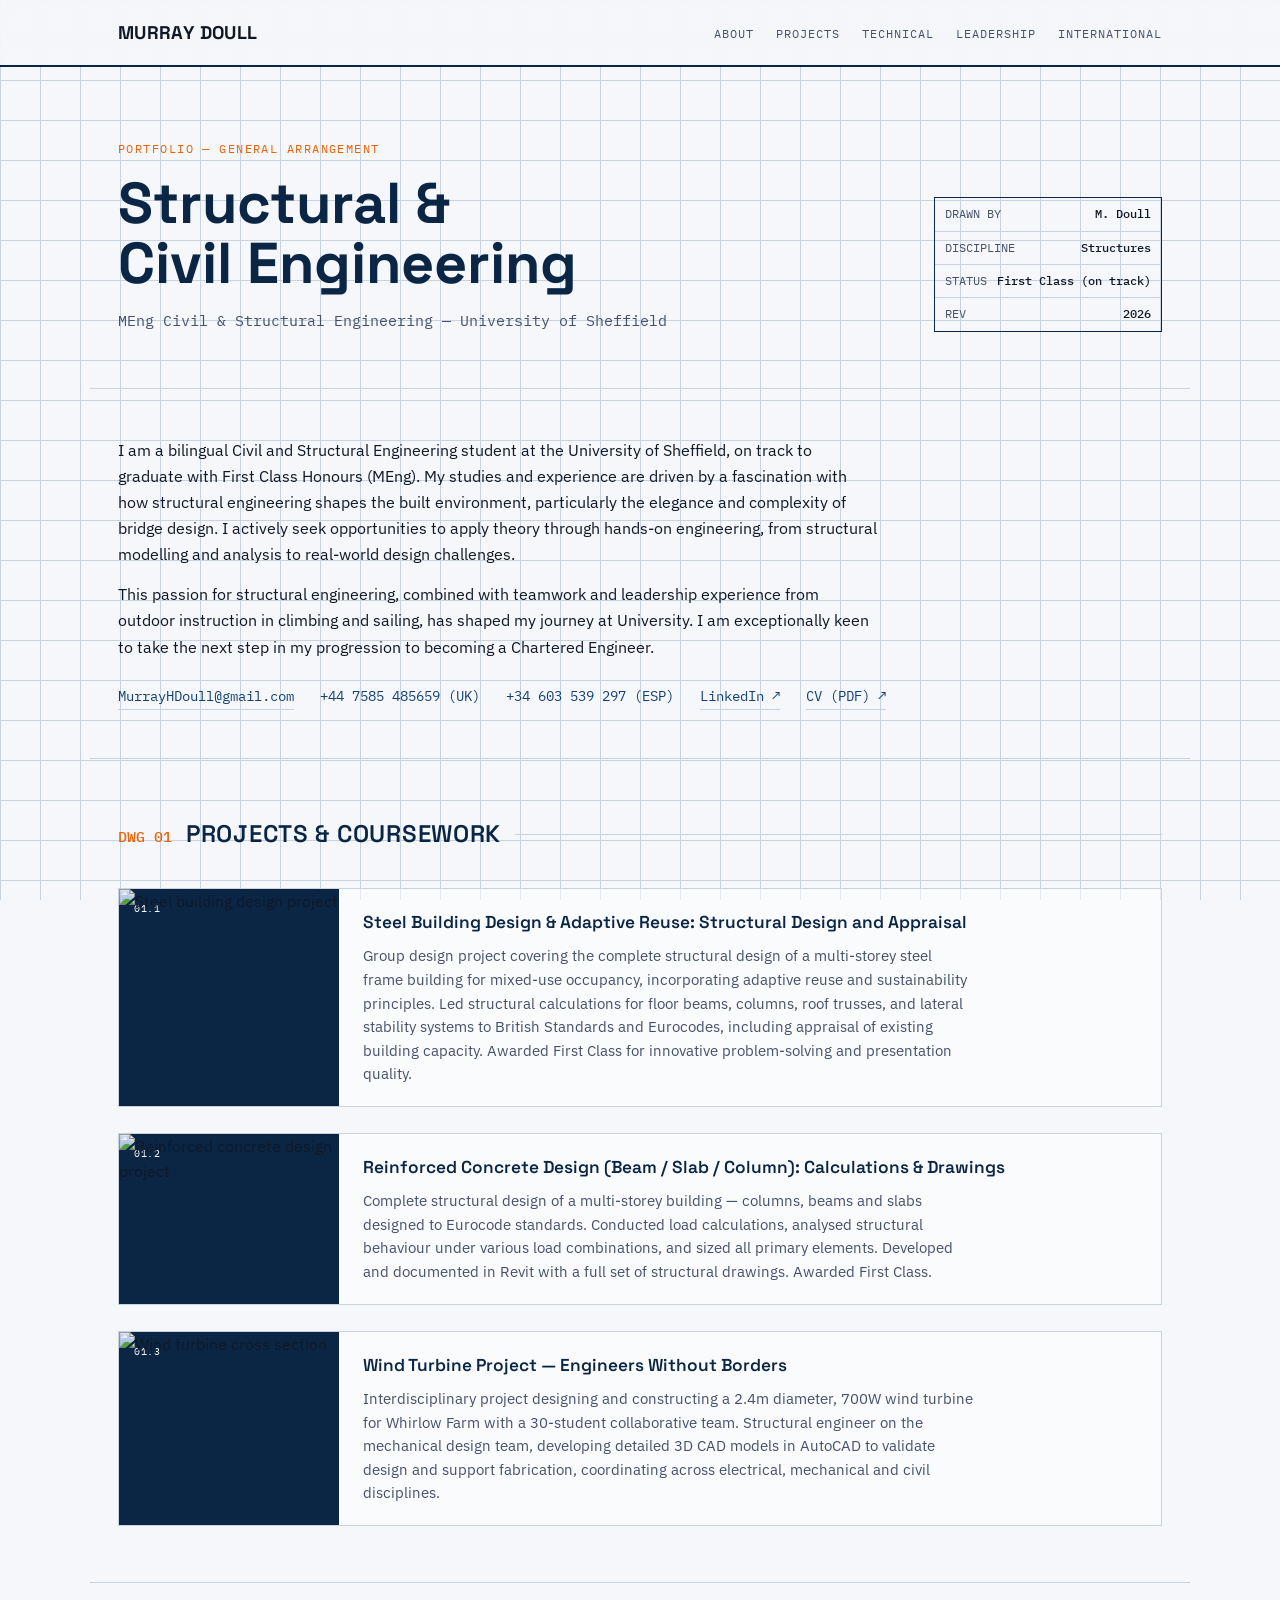
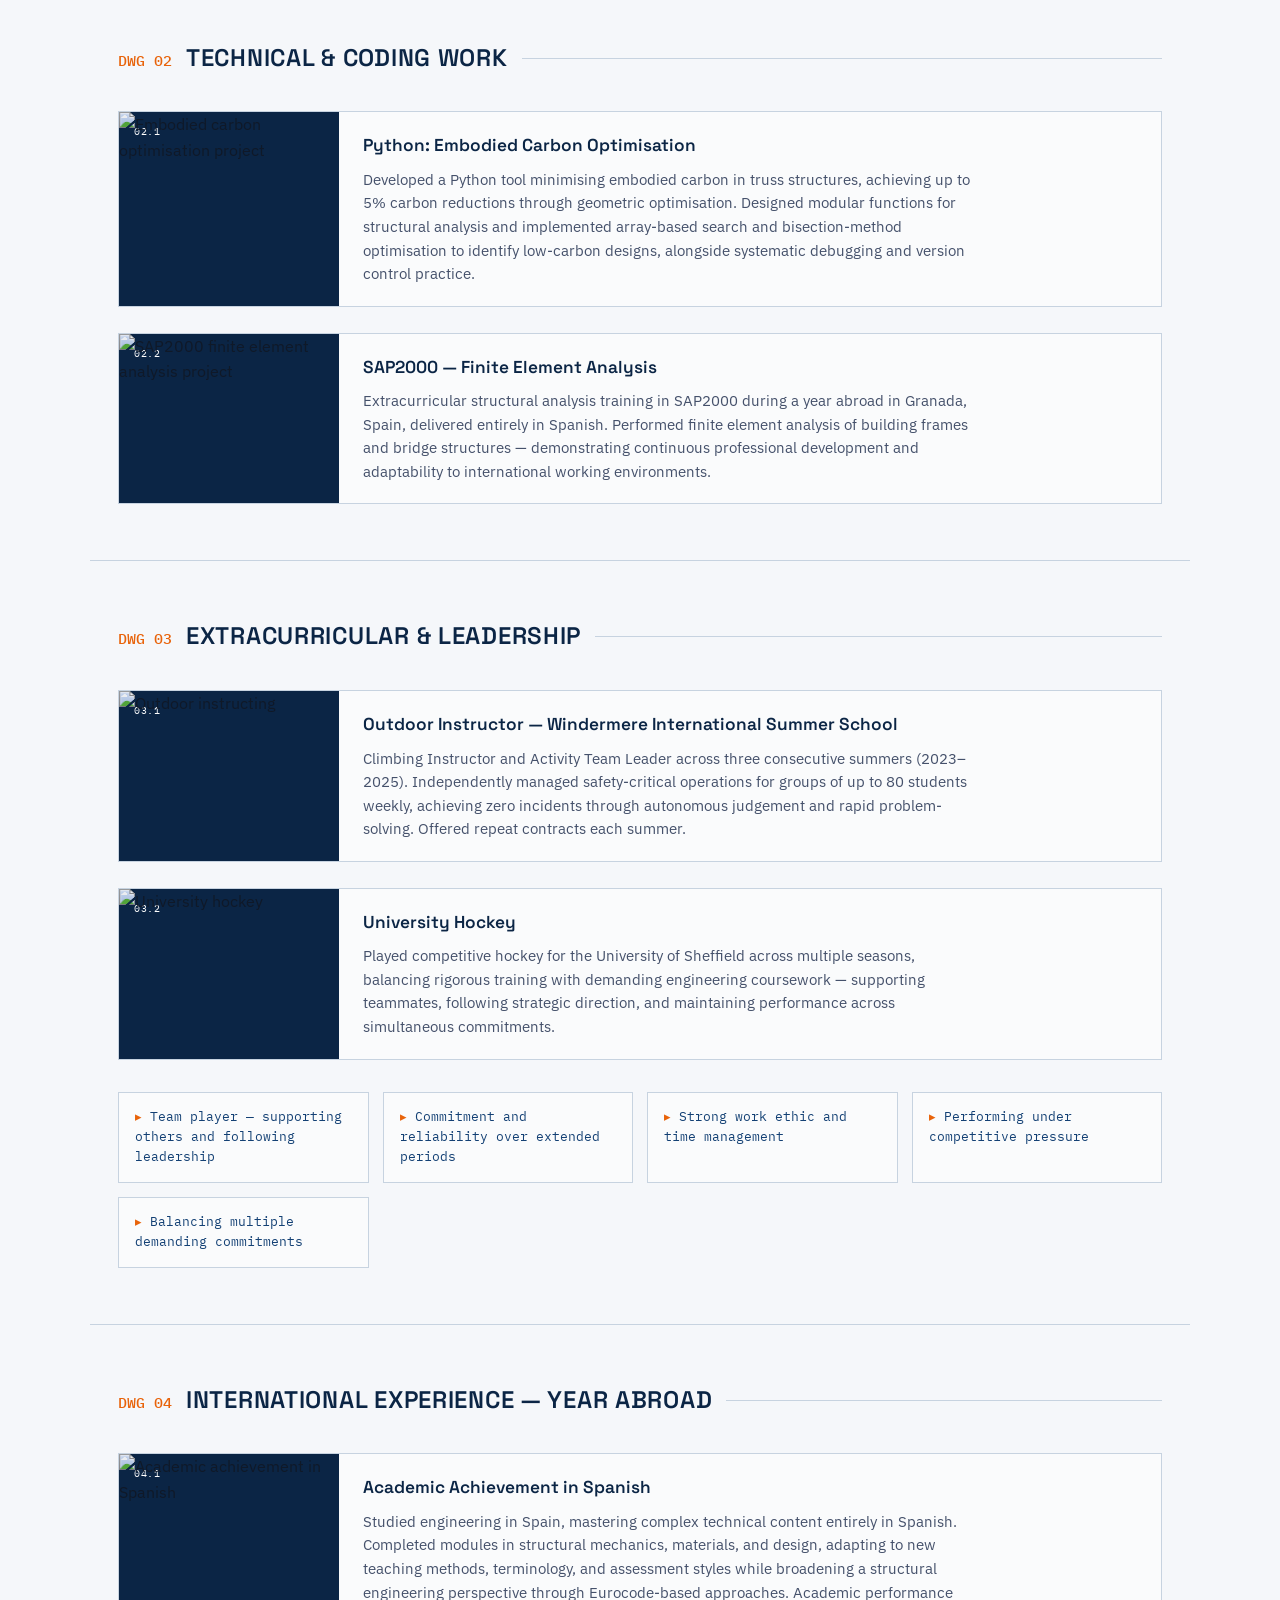
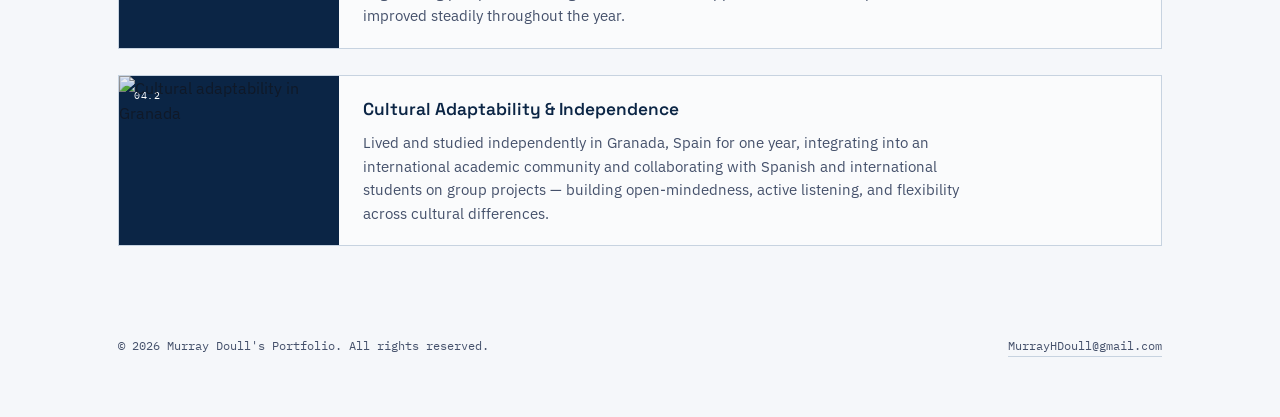
==== index.html @ 4859564f "Create index.html" ====
<!DOCTYPE html>
<html lang="en">
<head>
<meta charset="UTF-8">
<meta name="viewport" content="width=device-width, initial-scale=1.0">
<title>Murray Doull — Portfolio</title>
<link rel="preconnect" href="https://fonts.googleapis.com">
<link href="https://fonts.googleapis.com/css2?family=Space+Grotesk:wght@400;500;600;700&family=IBM+Plex+Sans:wght@400;500;600&family=IBM+Plex+Mono:wght@400;500&display=swap" rel="stylesheet">
<style>
  :root{
    --navy: #0B2545;
    --steel: #134074;
    --paper: #F5F7FA;
    --line: #C7D3E0;
    --graphite: #45516B;
    --accent: #E8630A;
    --ink: #101826;
  }
  *{box-sizing:border-box; margin:0; padding:0;}
  html{scroll-behavior:smooth;}
  body{
    background:
      linear-gradient(var(--line) 1px, transparent 1px) 0 0/40px 40px,
      linear-gradient(90deg, var(--line) 1px, transparent 1px) 0 0/40px 40px,
      var(--paper);
    background-attachment: fixed;
    color: var(--ink);
    font-family: 'IBM Plex Sans', sans-serif;
    line-height: 1.6;
  }
  .mono{font-family:'IBM Plex Mono', monospace;}
  a{color:inherit;}

  /* ---- Title block header ---- */
  header{
    border-bottom: 2px solid var(--navy);
    background: rgba(245,247,250,0.9);
    backdrop-filter: blur(4px);
    position: sticky; top:0; z-index: 50;
  }
  .header-inner{
    max-width: 1100px; margin:0 auto; padding: 18px 28px;
    display:flex; justify-content: space-between; align-items:center; flex-wrap: wrap; gap:12px;
  }
  .header-inner .name{
    font-family:'Space Grotesk', sans-serif; font-weight:700; font-size:1.15rem; letter-spacing:0.02em;
  }
  nav ul{list-style:none; display:flex; gap:22px; flex-wrap:wrap;}
  nav a{
    text-decoration:none; font-family:'IBM Plex Mono', monospace; font-size:0.78rem;
    text-transform:uppercase; letter-spacing:0.08em; color:var(--graphite);
    border-bottom: 1px solid transparent; padding-bottom:2px;
  }
  nav a:hover{ color: var(--accent); border-color: var(--accent);}

  /* ---- Hero ---- */
  .hero{
    max-width:1100px; margin: 0 auto; padding: 72px 28px 56px;
    display:grid; grid-template-columns: 1fr auto; gap: 40px; align-items: end;
    border-bottom: 1px solid var(--line);
  }
  .sheet-label{
    font-family:'IBM Plex Mono', monospace; font-size:0.75rem; color: var(--accent);
    letter-spacing:0.12em; text-transform:uppercase; margin-bottom:14px; display:block;
  }
  h1{
    font-family:'Space Grotesk', sans-serif; font-weight:700;
    font-size: clamp(2.2rem, 5vw, 3.6rem); line-height:1.05; color: var(--navy);
  }
  .role-line{
    font-family:'IBM Plex Mono', monospace; color: var(--graphite); margin-top:14px; font-size:0.95rem;
  }
  .titleblock{
    border: 1.5px solid var(--navy); font-family:'IBM Plex Mono', monospace; font-size:0.72rem;
    min-width: 220px;
  }
  .titleblock div{ padding:7px 10px; border-bottom:1px solid var(--line); display:flex; justify-content:space-between; gap:10px;}
  .titleblock div:last-child{border-bottom:none;}
  .titleblock span:first-child{color:var(--graphite);}
  .titleblock span:last-child{color:var(--ink); font-weight:500; text-align:right;}

  /* ---- About ---- */
  .about{ max-width:1100px; margin: 0 auto; padding: 48px 28px; border-bottom:1px solid var(--line);}
  .about p{ max-width: 760px; color: var(--ink); font-size:1.02rem;}
  .about p + p{margin-top:14px;}
  .contact-row{
    margin-top:26px; display:flex; gap: 26px; flex-wrap:wrap;
    font-family:'IBM Plex Mono', monospace; font-size:0.85rem; color: var(--steel);
  }
  .contact-row a{ text-decoration:none; border-bottom:1px solid var(--line); padding-bottom:2px;}
  .contact-row a:hover{ border-color: var(--accent); color:var(--accent);}

  /* ---- Sections ---- */
  section.block{ max-width:1100px; margin:0 auto; padding: 56px 28px; border-bottom:1px solid var(--line);}
  section.block:last-of-type{border-bottom:none;}
  .section-head{
    display:flex; align-items:baseline; gap:14px; margin-bottom: 34px;
  }
  .section-head .num{
    font-family:'IBM Plex Mono', monospace; color: var(--accent); font-size:0.95rem; font-weight:500;
  }
  .section-head h2{
    font-family:'Space Grotesk', sans-serif; font-size:1.5rem; color: var(--navy); font-weight:600;
    text-transform:uppercase; letter-spacing:0.03em;
  }
  .section-head::after{
    content:''; flex:1; height:1px; background: var(--line); align-self:center;
  }

  .sheet-grid{ display:grid; grid-template-columns: 1fr; gap: 26px;}
  .sheet{
    border: 1px solid var(--line); background: rgba(255,255,255,0.55);
    display:grid; grid-template-columns: 220px 1fr; gap:0;
  }
  .sheet:hover{ border-color: var(--steel); }
  .sheet .thumb{
    background: var(--navy); position:relative; overflow:hidden; min-height:160px;
    display:flex; align-items:center; justify-content:center;
  }
  .sheet .thumb img{ width:100%; height:100%; object-fit:cover; display:block; opacity:0.92;}
  .sheet .thumb .tag{
    position:absolute; top:8px; left:8px; background: var(--navy); color:#fff;
    font-family:'IBM Plex Mono', monospace; font-size:0.65rem; padding:3px 7px; letter-spacing:0.05em;
  }
  .sheet .body{ padding: 20px 24px; }
  .sheet h3{
    font-family:'Space Grotesk', sans-serif; font-size:1.08rem; color: var(--navy); margin-bottom:8px; font-weight:600;
  }
  .sheet h3 a{text-decoration:none;}
  .sheet h3 a:hover{color:var(--accent);}
  .sheet p{ font-size:0.92rem; color: var(--graphite); max-width: 68ch;}

  @media (max-width: 640px){
    .sheet{ grid-template-columns: 1fr; }
    .sheet .thumb{ min-height:130px; }
  }

  /* ---- Skills ---- */
  .skills-grid{ display:grid; grid-template-columns: repeat(auto-fit, minmax(220px,1fr)); gap:14px;}
  .skill-chip{
    border:1px solid var(--line); padding:14px 16px; font-family:'IBM Plex Mono', monospace; font-size:0.8rem;
    color: var(--steel); background: rgba(255,255,255,0.5);
  }
  .skill-chip::before{ content:'▸ '; color: var(--accent);}

  footer{
    max-width:1100px; margin:0 auto; padding: 34px 28px 60px;
    font-family:'IBM Plex Mono', monospace; font-size:0.75rem; color: var(--graphite);
    display:flex; justify-content:space-between; flex-wrap:wrap; gap:10px;
  }
  footer a{ text-decoration:none; border-bottom:1px solid var(--line);}
  footer a:hover{ color:var(--accent); border-color:var(--accent);}

  ::selection{ background: var(--accent); color:#fff; }
  :focus-visible{ outline: 2px solid var(--accent); outline-offset:2px; }
</style>
</head>
<body>

<header>
  <div class="header-inner">
    <div class="name">MURRAY DOULL</div>
    <nav>
      <ul>
        <li><a href="#about">About</a></li>
        <li><a href="#projects">Projects</a></li>
        <li><a href="#technical">Technical</a></li>
        <li><a href="#leadership">Leadership</a></li>
        <li><a href="#international">International</a></li>
      </ul>
    </nav>
  </div>
</header>

<section class="hero">
  <div>
    <span class="sheet-label">Portfolio — General Arrangement</span>
    <h1>Structural &amp;<br>Civil Engineering</h1>
    <div class="role-line">MEng Civil &amp; Structural Engineering — University of Sheffield</div>
  </div>
  <div class="titleblock">
    <div><span>DRAWN BY</span><span>M. Doull</span></div>
    <div><span>DISCIPLINE</span><span>Structures</span></div>
    <div><span>STATUS</span><span>First Class (on track)</span></div>
    <div><span>REV</span><span>2026</span></div>
  </div>
</section>

<section class="about" id="about">
  <p>I am a bilingual Civil and Structural Engineering student at the University of Sheffield, on track to graduate with First Class Honours (MEng). My studies and experience are driven by a fascination with how structural engineering shapes the built environment, particularly the elegance and complexity of bridge design. I actively seek opportunities to apply theory through hands-on engineering, from structural modelling and analysis to real-world design challenges.</p>
  <p>This passion for structural engineering, combined with teamwork and leadership experience from outdoor instruction in climbing and sailing, has shaped my journey at University. I am exceptionally keen to take the next step in my progression to becoming a Chartered Engineer.</p>
  <div class="contact-row">
    <a href="mailto:MurrayHDoull@gmail.com">MurrayHDoull@gmail.com</a>
    <span>+44 7585 485659 (UK)</span>
    <span>+34 603 539 297 (ESP)</span>
    <a href="https://www.linkedin.com/in/murray-doull-1763b8218/" target="_blank" rel="noopener">LinkedIn ↗</a>
    <a href="https://c0832ceb-3bb4-4a99-aeb5-60f14105e3e3.filesusr.com/ugd/b70db8_5f9d5d62472049f29c71d11bb5288113.pdf" target="_blank" rel="noopener">CV (PDF) ↗</a>
  </div>
</section>

<section class="block" id="projects">
  <div class="section-head"><span class="num">DWG 01</span><h2>Projects &amp; Coursework</h2></div>
  <div class="sheet-grid">

    <div class="sheet">
      <div class="thumb"><span class="tag">01.1</span>
        <img src="https://static.wixstatic.com/media/b70db8_766b09b585614319b08e9bda8e473cd0~mv2.png" alt="Steel building design project">
      </div>
      <div class="body">
        <h3><a href="https://mdoull1.wixsite.com/my-site/copy-of-coulmn-slab-design" target="_blank" rel="noopener">Steel Building Design &amp; Adaptive Reuse: Structural Design and Appraisal</a></h3>
        <p>Group design project covering the complete structural design of a multi-storey steel frame building for mixed-use occupancy, incorporating adaptive reuse and sustainability principles. Led structural calculations for floor beams, columns, roof trusses, and lateral stability systems to British Standards and Eurocodes, including appraisal of existing building capacity. Awarded First Class for innovative problem-solving and presentation quality.</p>
      </div>
    </div>

    <div class="sheet">
      <div class="thumb"><span class="tag">01.2</span>
        <img src="https://static.wixstatic.com/media/b70db8_efd68e055fae44eb88a8f79eb8510e0d~mv2.png/v1/crop/x_308,y_21,w_1136,h_1329/fill/w_400,h_400" alt="Reinforced concrete design project">
      </div>
      <div class="body">
        <h3><a href="https://mdoull1.wixsite.com/my-site/copy-of-python-optimization" target="_blank" rel="noopener">Reinforced Concrete Design (Beam / Slab / Column): Calculations &amp; Drawings</a></h3>
        <p>Complete structural design of a multi-storey building — columns, beams and slabs designed to Eurocode standards. Conducted load calculations, analysed structural behaviour under various load combinations, and sized all primary elements. Developed and documented in Revit with a full set of structural drawings. Awarded First Class.</p>
      </div>
    </div>

    <div class="sheet">
      <div class="thumb"><span class="tag">01.3</span>
        <img src="https://static.wixstatic.com/media/b70db8_43322df308e04265b94a27f5edde9d21~mv2.png" alt="Wind turbine cross section">
      </div>
      <div class="body">
        <h3><a href="https://mdoull1.wixsite.com/my-site/copy-of-building-reuse" target="_blank" rel="noopener">Wind Turbine Project — Engineers Without Borders</a></h3>
        <p>Interdisciplinary project designing and constructing a 2.4m diameter, 700W wind turbine for Whirlow Farm with a 30-student collaborative team. Structural engineer on the mechanical design team, developing detailed 3D CAD models in AutoCAD to validate design and support fabrication, coordinating across electrical, mechanical and civil disciplines.</p>
      </div>
    </div>

  </div>
</section>

<section class="block" id="technical">
  <div class="section-head"><span class="num">DWG 02</span><h2>Technical &amp; Coding Work</h2></div>
  <div class="sheet-grid">

    <div class="sheet">
      <div class="thumb"><span class="tag">02.1</span>
        <img src="https://static.wixstatic.com/media/b70db8_45806fe03ee84025aaf03417d6e43bdf~mv2.png" alt="Embodied carbon optimisation project">
      </div>
      <div class="body">
        <h3><a href="https://mdoull1.wixsite.com/my-site/projects-6" target="_blank" rel="noopener">Python: Embodied Carbon Optimisation</a></h3>
        <p>Developed a Python tool minimising embodied carbon in truss structures, achieving up to 5% carbon reductions through geometric optimisation. Designed modular functions for structural analysis and implemented array-based search and bisection-method optimisation to identify low-carbon designs, alongside systematic debugging and version control practice.</p>
      </div>
    </div>

    <div class="sheet">
      <div class="thumb"><span class="tag">02.2</span>
        <img src="https://static.wixstatic.com/media/b70db8_a6f6ef57a6b14313a3ff8e0e33d62756~mv2.png" alt="SAP2000 finite element analysis project">
      </div>
      <div class="body">
        <h3><a href="https://mdoull1.wixsite.com/my-site/copy-of-python-optimization-1" target="_blank" rel="noopener">SAP2000 — Finite Element Analysis</a></h3>
        <p>Extracurricular structural analysis training in SAP2000 during a year abroad in Granada, Spain, delivered entirely in Spanish. Performed finite element analysis of building frames and bridge structures — demonstrating continuous professional development and adaptability to international working environments.</p>
      </div>
    </div>

  </div>
</section>

<section class="block" id="leadership">
  <div class="section-head"><span class="num">DWG 03</span><h2>Extracurricular &amp; Leadership</h2></div>
  <div class="sheet-grid">

    <div class="sheet">
      <div class="thumb"><span class="tag">03.1</span>
        <img src="https://static.wixstatic.com/media/b70db8_7f48a2e2b1944deaa724b77f72791cfe~mv2.jpg" alt="Outdoor instructing">
      </div>
      <div class="body">
        <h3><a href="https://mdoull1.wixsite.com/my-site/copy-of-ewb-sheff" target="_blank" rel="noopener">Outdoor Instructor — Windermere International Summer School</a></h3>
        <p>Climbing Instructor and Activity Team Leader across three consecutive summers (2023–2025). Independently managed safety-critical operations for groups of up to 80 students weekly, achieving zero incidents through autonomous judgement and rapid problem-solving. Offered repeat contracts each summer.</p>
      </div>
    </div>

    <div class="sheet">
      <div class="thumb"><span class="tag">03.2</span>
        <img src="https://static.wixstatic.com/media/b70db8_db5229a6730a4304844f29342f6c0e74~mv2.png" alt="University hockey">
      </div>
      <div class="body">
        <h3><a href="https://mdoull1.wixsite.com/my-site/copy-of-wiss" target="_blank" rel="noopener">University Hockey</a></h3>
        <p>Played competitive hockey for the University of Sheffield across multiple seasons, balancing rigorous training with demanding engineering coursework — supporting teammates, following strategic direction, and maintaining performance across simultaneous commitments.</p>
      </div>
    </div>

  </div>

  <div class="skills-grid" style="margin-top:32px;">
    <div class="skill-chip">Team player — supporting others and following leadership</div>
    <div class="skill-chip">Commitment and reliability over extended periods</div>
    <div class="skill-chip">Strong work ethic and time management</div>
    <div class="skill-chip">Performing under competitive pressure</div>
    <div class="skill-chip">Balancing multiple demanding commitments</div>
  </div>
</section>

<section class="block" id="international">
  <div class="section-head"><span class="num">DWG 04</span><h2>International Experience — Year Abroad</h2></div>
  <div class="sheet-grid">

    <div class="sheet">
      <div class="thumb"><span class="tag">04.1</span>
        <img src="https://static.wixstatic.com/media/b70db8_db4acec6366b462b9423610d37d9e0e0~mv2.png" alt="Academic achievement in Spanish">
      </div>
      <div class="body">
        <h3><a href="https://mdoull1.wixsite.com/my-site/copy-of-hockey" target="_blank" rel="noopener">Academic Achievement in Spanish</a></h3>
        <p>Studied engineering in Spain, mastering complex technical content entirely in Spanish. Completed modules in structural mechanics, materials, and design, adapting to new teaching methods, terminology, and assessment styles while broadening a structural engineering perspective through Eurocode-based approaches. Academic performance improved steadily throughout the year.</p>
      </div>
    </div>

    <div class="sheet">
      <div class="thumb"><span class="tag">04.2</span>
        <img src="https://static.wixstatic.com/media/b70db8_869240e35f124c669a3631f0a430ed03~mv2.png" alt="Cultural adaptability in Granada">
      </div>
      <div class="body">
        <h3><a href="https://mdoull1.wixsite.com/my-site/copy-of-academic-spanish" target="_blank" rel="noopener">Cultural Adaptability &amp; Independence</a></h3>
        <p>Lived and studied independently in Granada, Spain for one year, integrating into an international academic community and collaborating with Spanish and international students on group projects — building open-mindedness, active listening, and flexibility across cultural differences.</p>
      </div>
    </div>

  </div>
</section>

<footer>
  <span>© 2026 Murray Doull's Portfolio. All rights reserved.</span>
  <a href="mailto:MurrayHDoull@gmail.com">MurrayHDoull@gmail.com</a>
</footer>

</body>
</html>
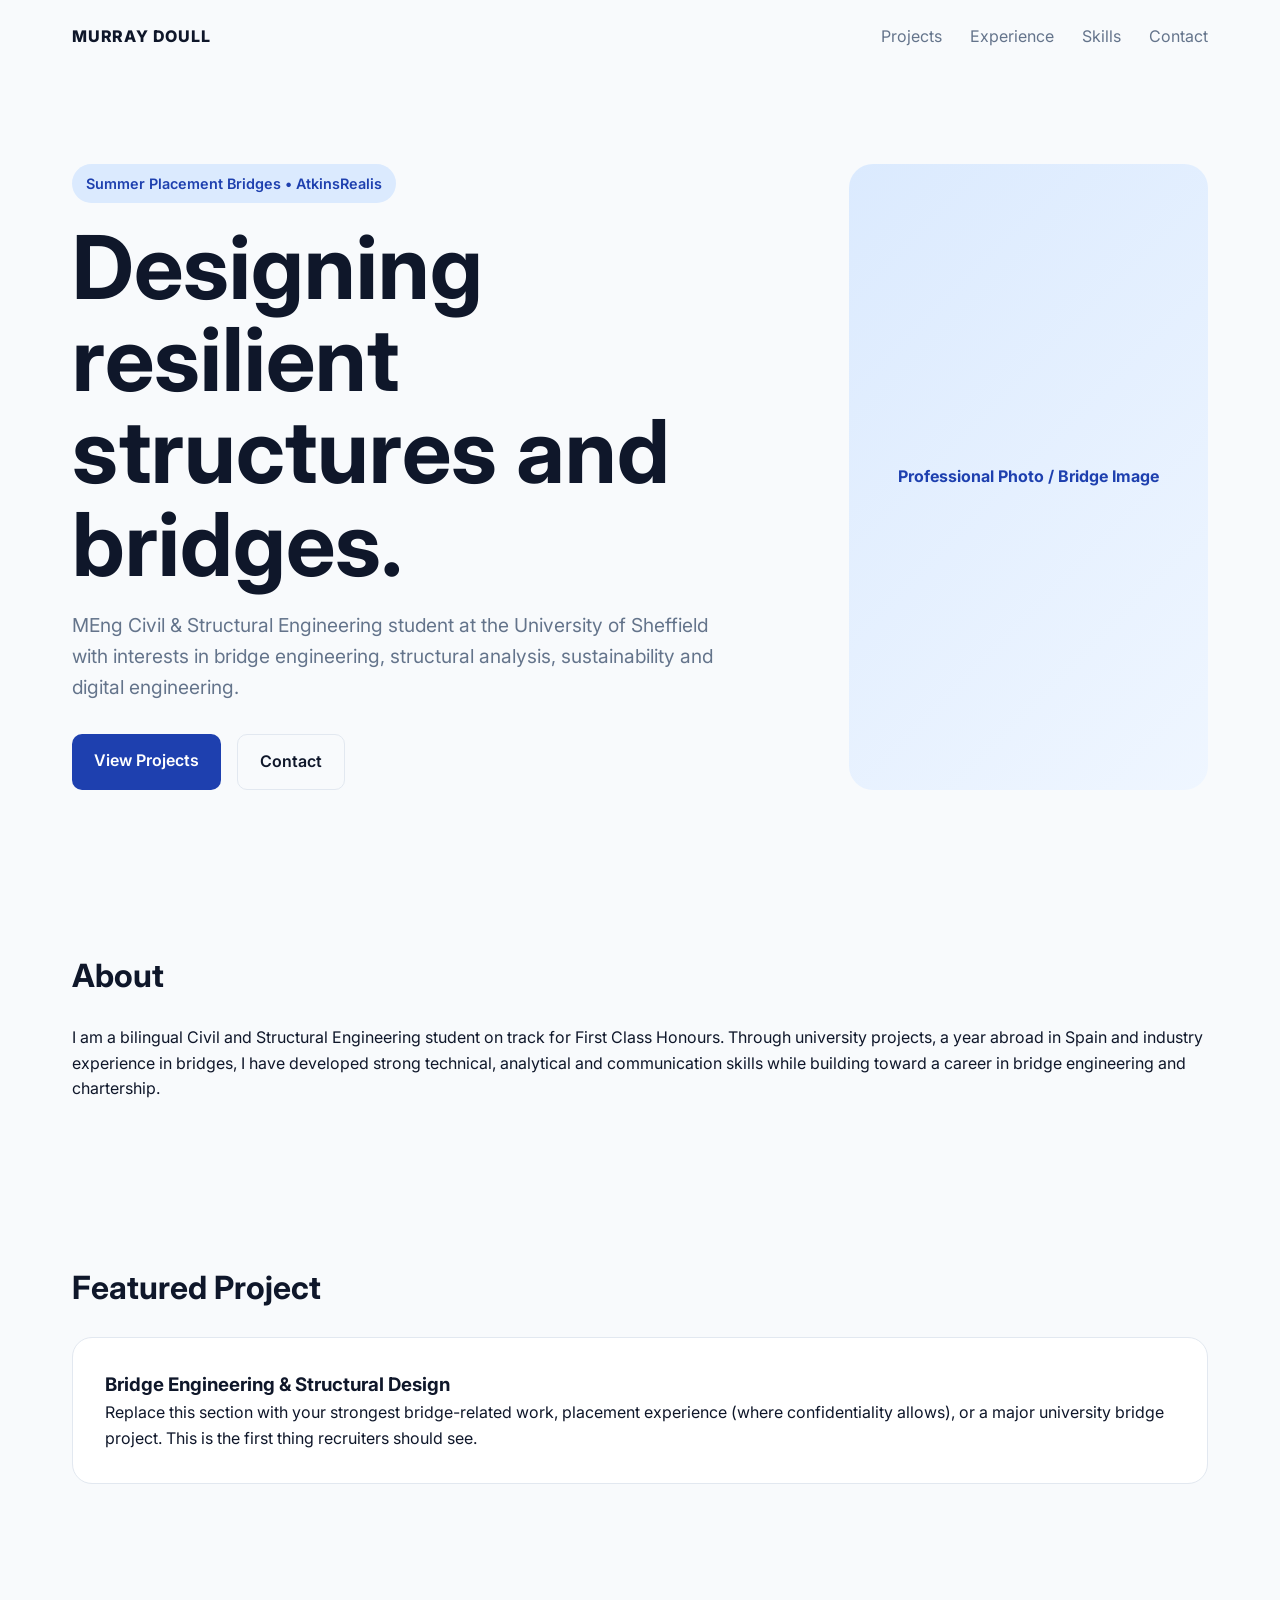
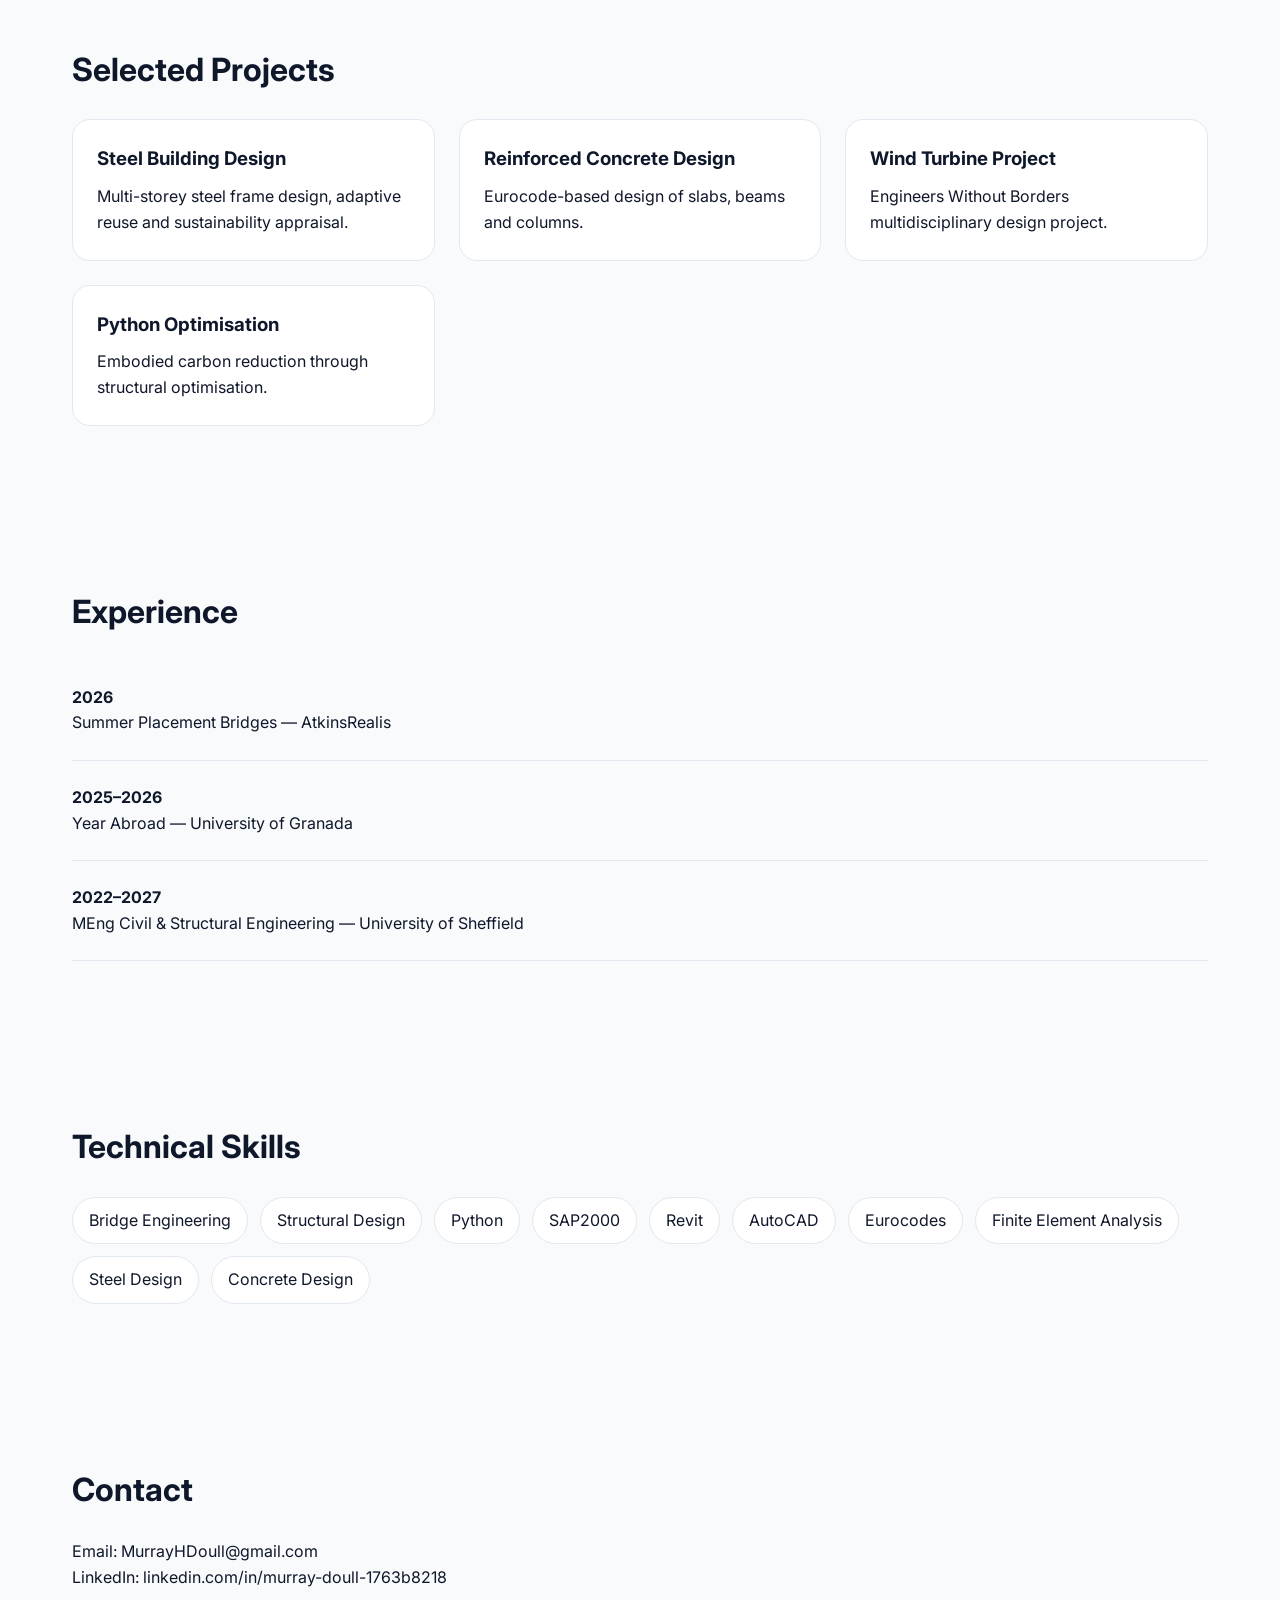
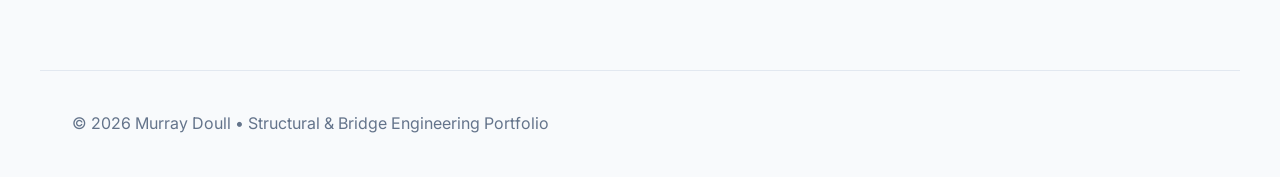
==== commit 25d3f492: "done done" ====
--- a/index.html
+++ b/index.html
@@ -3,331 +3,98 @@
 <head>
 <meta charset="UTF-8">
 <meta name="viewport" content="width=device-width, initial-scale=1.0">
-<title>Murray Doull — Portfolio</title>
+<title>Murray Doull | Structural & Bridge Engineering</title>
 <link rel="preconnect" href="https://fonts.googleapis.com">
-<link href="https://fonts.googleapis.com/css2?family=Space+Grotesk:wght@400;500;600;700&family=IBM+Plex+Sans:wght@400;500;600&family=IBM+Plex+Mono:wght@400;500&display=swap" rel="stylesheet">
+<link rel="preconnect" href="https://fonts.gstatic.com" crossorigin>
+<link href="https://fonts.googleapis.com/css2?family=Inter:wght@300;400;500;600;700;800&display=swap" rel="stylesheet">
 <style>
-  :root{
-    --navy: #0B2545;
-    --steel: #134074;
-    --paper: #F5F7FA;
-    --line: #C7D3E0;
-    --graphite: #45516B;
-    --accent: #E8630A;
-    --ink: #101826;
-  }
-  *{box-sizing:border-box; margin:0; padding:0;}
-  html{scroll-behavior:smooth;}
-  body{
-    background:
-      linear-gradient(var(--line) 1px, transparent 1px) 0 0/40px 40px,
-      linear-gradient(90deg, var(--line) 1px, transparent 1px) 0 0/40px 40px,
-      var(--paper);
-    background-attachment: fixed;
-    color: var(--ink);
-    font-family: 'IBM Plex Sans', sans-serif;
-    line-height: 1.6;
-  }
-  .mono{font-family:'IBM Plex Mono', monospace;}
-  a{color:inherit;}
-
-  /* ---- Title block header ---- */
-  header{
-    border-bottom: 2px solid var(--navy);
-    background: rgba(245,247,250,0.9);
-    backdrop-filter: blur(4px);
-    position: sticky; top:0; z-index: 50;
-  }
-  .header-inner{
-    max-width: 1100px; margin:0 auto; padding: 18px 28px;
-    display:flex; justify-content: space-between; align-items:center; flex-wrap: wrap; gap:12px;
-  }
-  .header-inner .name{
-    font-family:'Space Grotesk', sans-serif; font-weight:700; font-size:1.15rem; letter-spacing:0.02em;
-  }
-  nav ul{list-style:none; display:flex; gap:22px; flex-wrap:wrap;}
-  nav a{
-    text-decoration:none; font-family:'IBM Plex Mono', monospace; font-size:0.78rem;
-    text-transform:uppercase; letter-spacing:0.08em; color:var(--graphite);
-    border-bottom: 1px solid transparent; padding-bottom:2px;
-  }
-  nav a:hover{ color: var(--accent); border-color: var(--accent);}
-
-  /* ---- Hero ---- */
-  .hero{
-    max-width:1100px; margin: 0 auto; padding: 72px 28px 56px;
-    display:grid; grid-template-columns: 1fr auto; gap: 40px; align-items: end;
-    border-bottom: 1px solid var(--line);
-  }
-  .sheet-label{
-    font-family:'IBM Plex Mono', monospace; font-size:0.75rem; color: var(--accent);
-    letter-spacing:0.12em; text-transform:uppercase; margin-bottom:14px; display:block;
-  }
-  h1{
-    font-family:'Space Grotesk', sans-serif; font-weight:700;
-    font-size: clamp(2.2rem, 5vw, 3.6rem); line-height:1.05; color: var(--navy);
-  }
-  .role-line{
-    font-family:'IBM Plex Mono', monospace; color: var(--graphite); margin-top:14px; font-size:0.95rem;
-  }
-  .titleblock{
-    border: 1.5px solid var(--navy); font-family:'IBM Plex Mono', monospace; font-size:0.72rem;
-    min-width: 220px;
-  }
-  .titleblock div{ padding:7px 10px; border-bottom:1px solid var(--line); display:flex; justify-content:space-between; gap:10px;}
-  .titleblock div:last-child{border-bottom:none;}
-  .titleblock span:first-child{color:var(--graphite);}
-  .titleblock span:last-child{color:var(--ink); font-weight:500; text-align:right;}
-
-  /* ---- About ---- */
-  .about{ max-width:1100px; margin: 0 auto; padding: 48px 28px; border-bottom:1px solid var(--line);}
-  .about p{ max-width: 760px; color: var(--ink); font-size:1.02rem;}
-  .about p + p{margin-top:14px;}
-  .contact-row{
-    margin-top:26px; display:flex; gap: 26px; flex-wrap:wrap;
-    font-family:'IBM Plex Mono', monospace; font-size:0.85rem; color: var(--steel);
-  }
-  .contact-row a{ text-decoration:none; border-bottom:1px solid var(--line); padding-bottom:2px;}
-  .contact-row a:hover{ border-color: var(--accent); color:var(--accent);}
-
-  /* ---- Sections ---- */
-  section.block{ max-width:1100px; margin:0 auto; padding: 56px 28px; border-bottom:1px solid var(--line);}
-  section.block:last-of-type{border-bottom:none;}
-  .section-head{
-    display:flex; align-items:baseline; gap:14px; margin-bottom: 34px;
-  }
-  .section-head .num{
-    font-family:'IBM Plex Mono', monospace; color: var(--accent); font-size:0.95rem; font-weight:500;
-  }
-  .section-head h2{
-    font-family:'Space Grotesk', sans-serif; font-size:1.5rem; color: var(--navy); font-weight:600;
-    text-transform:uppercase; letter-spacing:0.03em;
-  }
-  .section-head::after{
-    content:''; flex:1; height:1px; background: var(--line); align-self:center;
-  }
-
-  .sheet-grid{ display:grid; grid-template-columns: 1fr; gap: 26px;}
-  .sheet{
-    border: 1px solid var(--line); background: rgba(255,255,255,0.55);
-    display:grid; grid-template-columns: 220px 1fr; gap:0;
-  }
-  .sheet:hover{ border-color: var(--steel); }
-  .sheet .thumb{
-    background: var(--navy); position:relative; overflow:hidden; min-height:160px;
-    display:flex; align-items:center; justify-content:center;
-  }
-  .sheet .thumb img{ width:100%; height:100%; object-fit:cover; display:block; opacity:0.92;}
-  .sheet .thumb .tag{
-    position:absolute; top:8px; left:8px; background: var(--navy); color:#fff;
-    font-family:'IBM Plex Mono', monospace; font-size:0.65rem; padding:3px 7px; letter-spacing:0.05em;
-  }
-  .sheet .body{ padding: 20px 24px; }
-  .sheet h3{
-    font-family:'Space Grotesk', sans-serif; font-size:1.08rem; color: var(--navy); margin-bottom:8px; font-weight:600;
-  }
-  .sheet h3 a{text-decoration:none;}
-  .sheet h3 a:hover{color:var(--accent);}
-  .sheet p{ font-size:0.92rem; color: var(--graphite); max-width: 68ch;}
-
-  @media (max-width: 640px){
-    .sheet{ grid-template-columns: 1fr; }
-    .sheet .thumb{ min-height:130px; }
-  }
-
-  /* ---- Skills ---- */
-  .skills-grid{ display:grid; grid-template-columns: repeat(auto-fit, minmax(220px,1fr)); gap:14px;}
-  .skill-chip{
-    border:1px solid var(--line); padding:14px 16px; font-family:'IBM Plex Mono', monospace; font-size:0.8rem;
-    color: var(--steel); background: rgba(255,255,255,0.5);
-  }
-  .skill-chip::before{ content:'▸ '; color: var(--accent);}
-
-  footer{
-    max-width:1100px; margin:0 auto; padding: 34px 28px 60px;
-    font-family:'IBM Plex Mono', monospace; font-size:0.75rem; color: var(--graphite);
-    display:flex; justify-content:space-between; flex-wrap:wrap; gap:10px;
-  }
-  footer a{ text-decoration:none; border-bottom:1px solid var(--line);}
-  footer a:hover{ color:var(--accent); border-color:var(--accent);}
-
-  ::selection{ background: var(--accent); color:#fff; }
-  :focus-visible{ outline: 2px solid var(--accent); outline-offset:2px; }
+:root{--bg:#f8fafc;--text:#0f172a;--muted:#64748b;--border:#e2e8f0;--primary:#1e40af;--card:#ffffff;}
+*{margin:0;padding:0;box-sizing:border-box}
+body{font-family:Inter,sans-serif;background:var(--bg);color:var(--text);line-height:1.6}
+.header{max-width:1200px;margin:auto;padding:24px 32px;display:flex;justify-content:space-between;align-items:center}
+.logo{font-weight:800;letter-spacing:.05em}
+nav a{text-decoration:none;color:var(--muted);margin-left:24px}
+.hero{max-width:1200px;margin:auto;padding:90px 32px 80px;display:grid;grid-template-columns:2fr 1fr;gap:60px}
+.hero h1{font-size:clamp(3rem,7vw,5.5rem);line-height:1.05;margin-bottom:20px}
+.hero p{font-size:1.2rem;color:var(--muted);max-width:650px}
+.badge{display:inline-block;background:#dbeafe;color:var(--primary);padding:8px 14px;border-radius:999px;font-size:.9rem;font-weight:600;margin-bottom:18px}
+.buttons{margin-top:32px;display:flex;gap:16px}
+.btn{padding:14px 22px;border-radius:10px;text-decoration:none;font-weight:600}
+.btn-primary{background:var(--primary);color:white}
+.btn-secondary{border:1px solid var(--border);color:var(--text)}
+.photo{background:linear-gradient(135deg,#dbeafe,#eff6ff);border-radius:24px;min-height:320px;display:flex;align-items:center;justify-content:center;font-weight:700;color:var(--primary)}
+.section{max-width:1200px;margin:auto;padding:80px 32px}
+.section h2{font-size:2rem;margin-bottom:24px}
+.featured{background:var(--card);border:1px solid var(--border);border-radius:20px;padding:32px}
+.grid{display:grid;grid-template-columns:repeat(auto-fit,minmax(280px,1fr));gap:24px}
+.card{background:white;border:1px solid var(--border);padding:24px;border-radius:18px}
+.card h3{margin-bottom:10px}
+.timeline-item{padding:24px 0;border-bottom:1px solid var(--border)}
+.skills{display:flex;flex-wrap:wrap;gap:12px}
+.skills span{background:white;border:1px solid var(--border);padding:10px 16px;border-radius:999px}
+footer{max-width:1200px;margin:auto;padding:40px 32px;border-top:1px solid var(--border);color:var(--muted)}
+@media(max-width:768px){.hero{grid-template-columns:1fr}.header{flex-direction:column;gap:16px}}
 </style>
 </head>
 <body>
-
-<header>
-  <div class="header-inner">
-    <div class="name">MURRAY DOULL</div>
-    <nav>
-      <ul>
-        <li><a href="#about">About</a></li>
-        <li><a href="#projects">Projects</a></li>
-        <li><a href="#technical">Technical</a></li>
-        <li><a href="#leadership">Leadership</a></li>
-        <li><a href="#international">International</a></li>
-      </ul>
-    </nav>
-  </div>
+<header class="header">
+<div class="logo">MURRAY DOULL</div>
+<nav>
+<a href="#projects">Projects</a>
+<a href="#experience">Experience</a>
+<a href="#skills">Skills</a>
+<a href="#contact">Contact</a>
+</nav>
 </header>
-
 <section class="hero">
-  <div>
-    <span class="sheet-label">Portfolio — General Arrangement</span>
-    <h1>Structural &amp;<br>Civil Engineering</h1>
-    <div class="role-line">MEng Civil &amp; Structural Engineering — University of Sheffield</div>
-  </div>
-  <div class="titleblock">
-    <div><span>DRAWN BY</span><span>M. Doull</span></div>
-    <div><span>DISCIPLINE</span><span>Structures</span></div>
-    <div><span>STATUS</span><span>First Class (on track)</span></div>
-    <div><span>REV</span><span>2026</span></div>
-  </div>
+<div>
+<div class="badge">Summer Placement Bridges • AtkinsRealis</div>
+<h1>Designing resilient structures and bridges.</h1>
+<p>MEng Civil & Structural Engineering student at the University of Sheffield with interests in bridge engineering, structural analysis, sustainability and digital engineering.</p>
+<div class="buttons">
+<a class="btn btn-primary" href="#projects">View Projects</a>
+<a class="btn btn-secondary" href="#contact">Contact</a>
+</div>
+</div>
+<div class="photo">Professional Photo / Bridge Image</div>
 </section>
-
-<section class="about" id="about">
-  <p>I am a bilingual Civil and Structural Engineering student at the University of Sheffield, on track to graduate with First Class Honours (MEng). My studies and experience are driven by a fascination with how structural engineering shapes the built environment, particularly the elegance and complexity of bridge design. I actively seek opportunities to apply theory through hands-on engineering, from structural modelling and analysis to real-world design challenges.</p>
-  <p>This passion for structural engineering, combined with teamwork and leadership experience from outdoor instruction in climbing and sailing, has shaped my journey at University. I am exceptionally keen to take the next step in my progression to becoming a Chartered Engineer.</p>
-  <div class="contact-row">
-    <a href="mailto:MurrayHDoull@gmail.com">MurrayHDoull@gmail.com</a>
-    <span>+44 7585 485659 (UK)</span>
-    <span>+34 603 539 297 (ESP)</span>
-    <a href="https://www.linkedin.com/in/murray-doull-1763b8218/" target="_blank" rel="noopener">LinkedIn ↗</a>
-    <a href="https://c0832ceb-3bb4-4a99-aeb5-60f14105e3e3.filesusr.com/ugd/b70db8_5f9d5d62472049f29c71d11bb5288113.pdf" target="_blank" rel="noopener">CV (PDF) ↗</a>
-  </div>
+<section class="section">
+<h2>About</h2>
+<p>I am a bilingual Civil and Structural Engineering student on track for First Class Honours. Through university projects, a year abroad in Spain and industry experience in bridges, I have developed strong technical, analytical and communication skills while building toward a career in bridge engineering and chartership.</p>
 </section>
-
-<section class="block" id="projects">
-  <div class="section-head"><span class="num">DWG 01</span><h2>Projects &amp; Coursework</h2></div>
-  <div class="sheet-grid">
-
-    <div class="sheet">
-      <div class="thumb"><span class="tag">01.1</span>
-        <img src="https://static.wixstatic.com/media/b70db8_766b09b585614319b08e9bda8e473cd0~mv2.png" alt="Steel building design project">
-      </div>
-      <div class="body">
-        <h3><a href="https://mdoull1.wixsite.com/my-site/copy-of-coulmn-slab-design" target="_blank" rel="noopener">Steel Building Design &amp; Adaptive Reuse: Structural Design and Appraisal</a></h3>
-        <p>Group design project covering the complete structural design of a multi-storey steel frame building for mixed-use occupancy, incorporating adaptive reuse and sustainability principles. Led structural calculations for floor beams, columns, roof trusses, and lateral stability systems to British Standards and Eurocodes, including appraisal of existing building capacity. Awarded First Class for innovative problem-solving and presentation quality.</p>
-      </div>
-    </div>
-
-    <div class="sheet">
-      <div class="thumb"><span class="tag">01.2</span>
-        <img src="https://static.wixstatic.com/media/b70db8_efd68e055fae44eb88a8f79eb8510e0d~mv2.png/v1/crop/x_308,y_21,w_1136,h_1329/fill/w_400,h_400" alt="Reinforced concrete design project">
-      </div>
-      <div class="body">
-        <h3><a href="https://mdoull1.wixsite.com/my-site/copy-of-python-optimization" target="_blank" rel="noopener">Reinforced Concrete Design (Beam / Slab / Column): Calculations &amp; Drawings</a></h3>
-        <p>Complete structural design of a multi-storey building — columns, beams and slabs designed to Eurocode standards. Conducted load calculations, analysed structural behaviour under various load combinations, and sized all primary elements. Developed and documented in Revit with a full set of structural drawings. Awarded First Class.</p>
-      </div>
-    </div>
-
-    <div class="sheet">
-      <div class="thumb"><span class="tag">01.3</span>
-        <img src="https://static.wixstatic.com/media/b70db8_43322df308e04265b94a27f5edde9d21~mv2.png" alt="Wind turbine cross section">
-      </div>
-      <div class="body">
-        <h3><a href="https://mdoull1.wixsite.com/my-site/copy-of-building-reuse" target="_blank" rel="noopener">Wind Turbine Project — Engineers Without Borders</a></h3>
-        <p>Interdisciplinary project designing and constructing a 2.4m diameter, 700W wind turbine for Whirlow Farm with a 30-student collaborative team. Structural engineer on the mechanical design team, developing detailed 3D CAD models in AutoCAD to validate design and support fabrication, coordinating across electrical, mechanical and civil disciplines.</p>
-      </div>
-    </div>
-
-  </div>
+<section class="section" id="projects">
+<h2>Featured Project</h2>
+<div class="featured">
+<h3>Bridge Engineering & Structural Design</h3>
+<p>Replace this section with your strongest bridge-related work, placement experience (where confidentiality allows), or a major university bridge project. This is the first thing recruiters should see.</p>
+</div>
 </section>
-
-<section class="block" id="technical">
-  <div class="section-head"><span class="num">DWG 02</span><h2>Technical &amp; Coding Work</h2></div>
-  <div class="sheet-grid">
-
-    <div class="sheet">
-      <div class="thumb"><span class="tag">02.1</span>
-        <img src="https://static.wixstatic.com/media/b70db8_45806fe03ee84025aaf03417d6e43bdf~mv2.png" alt="Embodied carbon optimisation project">
-      </div>
-      <div class="body">
-        <h3><a href="https://mdoull1.wixsite.com/my-site/projects-6" target="_blank" rel="noopener">Python: Embodied Carbon Optimisation</a></h3>
-        <p>Developed a Python tool minimising embodied carbon in truss structures, achieving up to 5% carbon reductions through geometric optimisation. Designed modular functions for structural analysis and implemented array-based search and bisection-method optimisation to identify low-carbon designs, alongside systematic debugging and version control practice.</p>
-      </div>
-    </div>
-
-    <div class="sheet">
-      <div class="thumb"><span class="tag">02.2</span>
-        <img src="https://static.wixstatic.com/media/b70db8_a6f6ef57a6b14313a3ff8e0e33d62756~mv2.png" alt="SAP2000 finite element analysis project">
-      </div>
-      <div class="body">
-        <h3><a href="https://mdoull1.wixsite.com/my-site/copy-of-python-optimization-1" target="_blank" rel="noopener">SAP2000 — Finite Element Analysis</a></h3>
-        <p>Extracurricular structural analysis training in SAP2000 during a year abroad in Granada, Spain, delivered entirely in Spanish. Performed finite element analysis of building frames and bridge structures — demonstrating continuous professional development and adaptability to international working environments.</p>
-      </div>
-    </div>
-
-  </div>
+<section class="section">
+<h2>Selected Projects</h2>
+<div class="grid">
+<div class="card"><h3>Steel Building Design</h3><p>Multi-storey steel frame design, adaptive reuse and sustainability appraisal.</p></div>
+<div class="card"><h3>Reinforced Concrete Design</h3><p>Eurocode-based design of slabs, beams and columns.</p></div>
+<div class="card"><h3>Wind Turbine Project</h3><p>Engineers Without Borders multidisciplinary design project.</p></div>
+<div class="card"><h3>Python Optimisation</h3><p>Embodied carbon reduction through structural optimisation.</p></div>
+</div>
 </section>
-
-<section class="block" id="leadership">
-  <div class="section-head"><span class="num">DWG 03</span><h2>Extracurricular &amp; Leadership</h2></div>
-  <div class="sheet-grid">
-
-    <div class="sheet">
-      <div class="thumb"><span class="tag">03.1</span>
-        <img src="https://static.wixstatic.com/media/b70db8_7f48a2e2b1944deaa724b77f72791cfe~mv2.jpg" alt="Outdoor instructing">
-      </div>
-      <div class="body">
-        <h3><a href="https://mdoull1.wixsite.com/my-site/copy-of-ewb-sheff" target="_blank" rel="noopener">Outdoor Instructor — Windermere International Summer School</a></h3>
-        <p>Climbing Instructor and Activity Team Leader across three consecutive summers (2023–2025). Independently managed safety-critical operations for groups of up to 80 students weekly, achieving zero incidents through autonomous judgement and rapid problem-solving. Offered repeat contracts each summer.</p>
-      </div>
-    </div>
-
-    <div class="sheet">
-      <div class="thumb"><span class="tag">03.2</span>
-        <img src="https://static.wixstatic.com/media/b70db8_db5229a6730a4304844f29342f6c0e74~mv2.png" alt="University hockey">
-      </div>
-      <div class="body">
-        <h3><a href="https://mdoull1.wixsite.com/my-site/copy-of-wiss" target="_blank" rel="noopener">University Hockey</a></h3>
-        <p>Played competitive hockey for the University of Sheffield across multiple seasons, balancing rigorous training with demanding engineering coursework — supporting teammates, following strategic direction, and maintaining performance across simultaneous commitments.</p>
-      </div>
-    </div>
-
-  </div>
-
-  <div class="skills-grid" style="margin-top:32px;">
-    <div class="skill-chip">Team player — supporting others and following leadership</div>
-    <div class="skill-chip">Commitment and reliability over extended periods</div>
-    <div class="skill-chip">Strong work ethic and time management</div>
-    <div class="skill-chip">Performing under competitive pressure</div>
-    <div class="skill-chip">Balancing multiple demanding commitments</div>
-  </div>
+<section class="section" id="experience">
+<h2>Experience</h2>
+<div class="timeline-item"><strong>2026</strong><br>Summer Placement Bridges — AtkinsRealis</div>
+<div class="timeline-item"><strong>2025–2026</strong><br>Year Abroad — University of Granada</div>
+<div class="timeline-item"><strong>2022–2027</strong><br>MEng Civil & Structural Engineering — University of Sheffield</div>
 </section>
-
-<section class="block" id="international">
-  <div class="section-head"><span class="num">DWG 04</span><h2>International Experience — Year Abroad</h2></div>
-  <div class="sheet-grid">
-
-    <div class="sheet">
-      <div class="thumb"><span class="tag">04.1</span>
-        <img src="https://static.wixstatic.com/media/b70db8_db4acec6366b462b9423610d37d9e0e0~mv2.png" alt="Academic achievement in Spanish">
-      </div>
-      <div class="body">
-        <h3><a href="https://mdoull1.wixsite.com/my-site/copy-of-hockey" target="_blank" rel="noopener">Academic Achievement in Spanish</a></h3>
-        <p>Studied engineering in Spain, mastering complex technical content entirely in Spanish. Completed modules in structural mechanics, materials, and design, adapting to new teaching methods, terminology, and assessment styles while broadening a structural engineering perspective through Eurocode-based approaches. Academic performance improved steadily throughout the year.</p>
-      </div>
-    </div>
-
-    <div class="sheet">
-      <div class="thumb"><span class="tag">04.2</span>
-        <img src="https://static.wixstatic.com/media/b70db8_869240e35f124c669a3631f0a430ed03~mv2.png" alt="Cultural adaptability in Granada">
-      </div>
-      <div class="body">
-        <h3><a href="https://mdoull1.wixsite.com/my-site/copy-of-academic-spanish" target="_blank" rel="noopener">Cultural Adaptability &amp; Independence</a></h3>
-        <p>Lived and studied independently in Granada, Spain for one year, integrating into an international academic community and collaborating with Spanish and international students on group projects — building open-mindedness, active listening, and flexibility across cultural differences.</p>
-      </div>
-    </div>
-
-  </div>
+<section class="section" id="skills">
+<h2>Technical Skills</h2>
+<div class="skills">
+<span>Bridge Engineering</span><span>Structural Design</span><span>Python</span><span>SAP2000</span><span>Revit</span><span>AutoCAD</span><span>Eurocodes</span><span>Finite Element Analysis</span><span>Steel Design</span><span>Concrete Design</span>
+</div>
 </section>
-
-<footer>
-  <span>© 2026 Murray Doull's Portfolio. All rights reserved.</span>
-  <a href="mailto:MurrayHDoull@gmail.com">MurrayHDoull@gmail.com</a>
-</footer>
-
+<section class="section" id="contact">
+<h2>Contact</h2>
+<p>Email: MurrayHDoull@gmail.com</p>
+<p>LinkedIn: linkedin.com/in/murray-doull-1763b8218</p>
+</section>
+<footer>© 2026 Murray Doull • Structural & Bridge Engineering Portfolio</footer>
 </body>
-</html>
+</html>
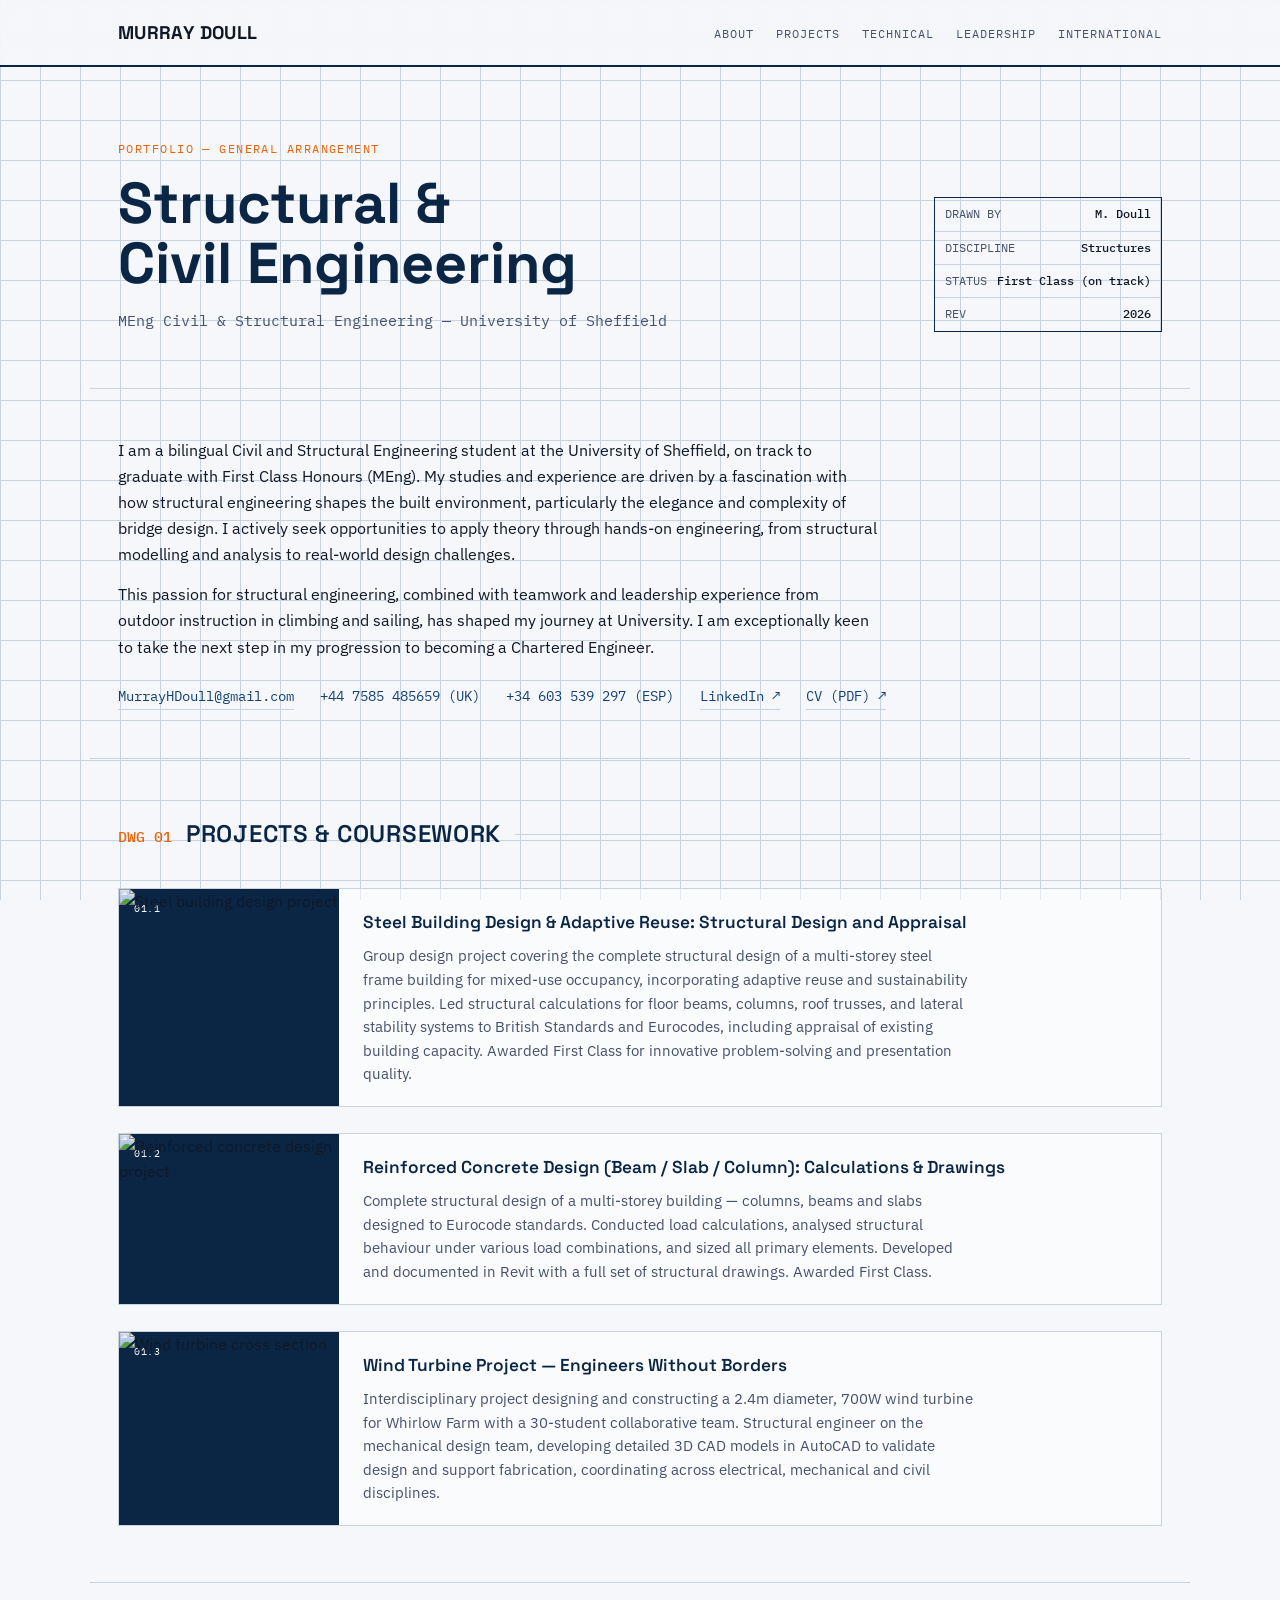
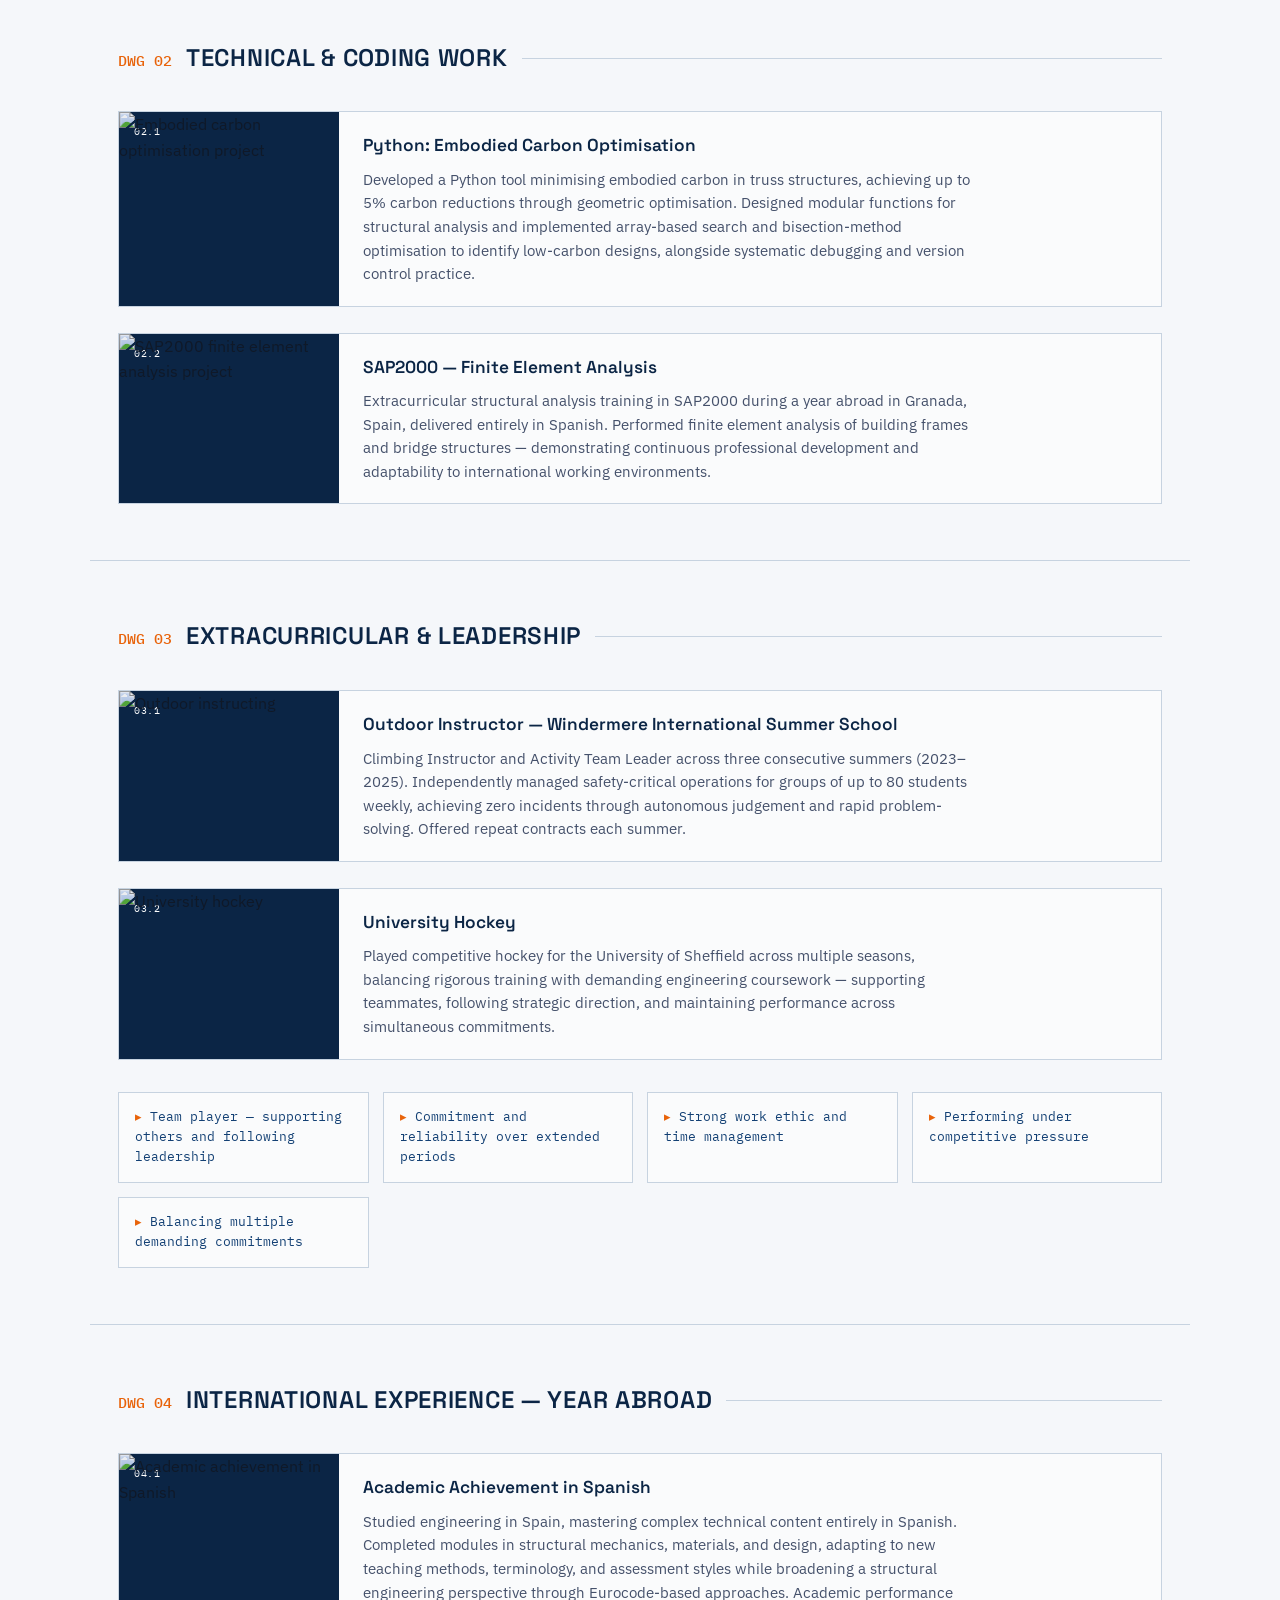
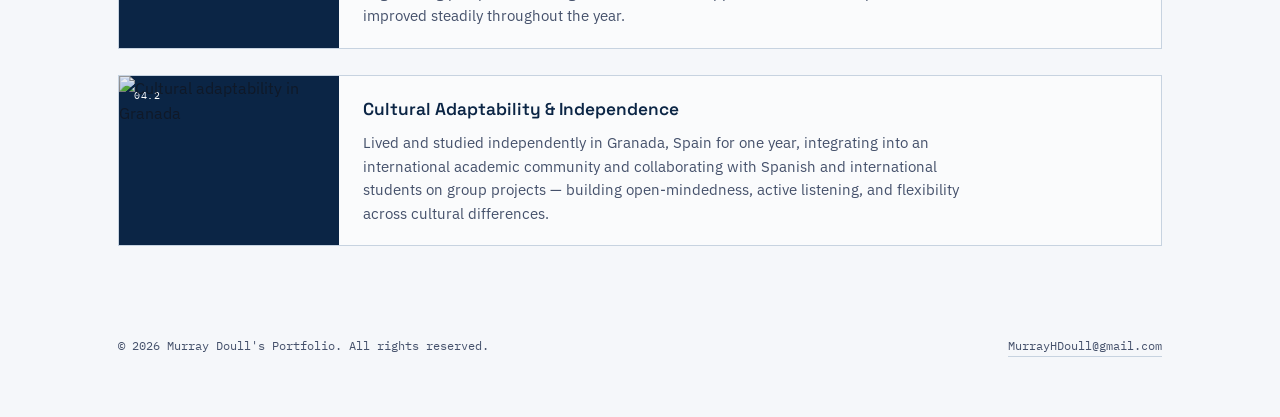
==== commit 72873dc2: "Updated" ====
--- a/index.html
+++ b/index.html
@@ -3,98 +3,331 @@
 <head>
 <meta charset="UTF-8">
 <meta name="viewport" content="width=device-width, initial-scale=1.0">
-<title>Murray Doull | Structural & Bridge Engineering</title>
+<title>Murray Doull — Portfolio</title>
 <link rel="preconnect" href="https://fonts.googleapis.com">
-<link rel="preconnect" href="https://fonts.gstatic.com" crossorigin>
-<link href="https://fonts.googleapis.com/css2?family=Inter:wght@300;400;500;600;700;800&display=swap" rel="stylesheet">
+<link href="https://fonts.googleapis.com/css2?family=Space+Grotesk:wght@400;500;600;700&family=IBM+Plex+Sans:wght@400;500;600&family=IBM+Plex+Mono:wght@400;500&display=swap" rel="stylesheet">
 <style>
-:root{--bg:#f8fafc;--text:#0f172a;--muted:#64748b;--border:#e2e8f0;--primary:#1e40af;--card:#ffffff;}
-*{margin:0;padding:0;box-sizing:border-box}
-body{font-family:Inter,sans-serif;background:var(--bg);color:var(--text);line-height:1.6}
-.header{max-width:1200px;margin:auto;padding:24px 32px;display:flex;justify-content:space-between;align-items:center}
-.logo{font-weight:800;letter-spacing:.05em}
-nav a{text-decoration:none;color:var(--muted);margin-left:24px}
-.hero{max-width:1200px;margin:auto;padding:90px 32px 80px;display:grid;grid-template-columns:2fr 1fr;gap:60px}
-.hero h1{font-size:clamp(3rem,7vw,5.5rem);line-height:1.05;margin-bottom:20px}
-.hero p{font-size:1.2rem;color:var(--muted);max-width:650px}
-.badge{display:inline-block;background:#dbeafe;color:var(--primary);padding:8px 14px;border-radius:999px;font-size:.9rem;font-weight:600;margin-bottom:18px}
-.buttons{margin-top:32px;display:flex;gap:16px}
-.btn{padding:14px 22px;border-radius:10px;text-decoration:none;font-weight:600}
-.btn-primary{background:var(--primary);color:white}
-.btn-secondary{border:1px solid var(--border);color:var(--text)}
-.photo{background:linear-gradient(135deg,#dbeafe,#eff6ff);border-radius:24px;min-height:320px;display:flex;align-items:center;justify-content:center;font-weight:700;color:var(--primary)}
-.section{max-width:1200px;margin:auto;padding:80px 32px}
-.section h2{font-size:2rem;margin-bottom:24px}
-.featured{background:var(--card);border:1px solid var(--border);border-radius:20px;padding:32px}
-.grid{display:grid;grid-template-columns:repeat(auto-fit,minmax(280px,1fr));gap:24px}
-.card{background:white;border:1px solid var(--border);padding:24px;border-radius:18px}
-.card h3{margin-bottom:10px}
-.timeline-item{padding:24px 0;border-bottom:1px solid var(--border)}
-.skills{display:flex;flex-wrap:wrap;gap:12px}
-.skills span{background:white;border:1px solid var(--border);padding:10px 16px;border-radius:999px}
-footer{max-width:1200px;margin:auto;padding:40px 32px;border-top:1px solid var(--border);color:var(--muted)}
-@media(max-width:768px){.hero{grid-template-columns:1fr}.header{flex-direction:column;gap:16px}}
+  :root{
+    --navy: #0B2545;
+    --steel: #134074;
+    --paper: #F5F7FA;
+    --line: #C7D3E0;
+    --graphite: #45516B;
+    --accent: #E8630A;
+    --ink: #101826;
+  }
+  *{box-sizing:border-box; margin:0; padding:0;}
+  html{scroll-behavior:smooth;}
+  body{
+    background:
+      linear-gradient(var(--line) 1px, transparent 1px) 0 0/40px 40px,
+      linear-gradient(90deg, var(--line) 1px, transparent 1px) 0 0/40px 40px,
+      var(--paper);
+    background-attachment: fixed;
+    color: var(--ink);
+    font-family: 'IBM Plex Sans', sans-serif;
+    line-height: 1.6;
+  }
+  .mono{font-family:'IBM Plex Mono', monospace;}
+  a{color:inherit;}
+
+  /* ---- Title block header ---- */
+  header{
+    border-bottom: 2px solid var(--navy);
+    background: rgba(245,247,250,0.9);
+    backdrop-filter: blur(4px);
+    position: sticky; top:0; z-index: 50;
+  }
+  .header-inner{
+    max-width: 1100px; margin:0 auto; padding: 18px 28px;
+    display:flex; justify-content: space-between; align-items:center; flex-wrap: wrap; gap:12px;
+  }
+  .header-inner .name{
+    font-family:'Space Grotesk', sans-serif; font-weight:700; font-size:1.15rem; letter-spacing:0.02em;
+  }
+  nav ul{list-style:none; display:flex; gap:22px; flex-wrap:wrap;}
+  nav a{
+    text-decoration:none; font-family:'IBM Plex Mono', monospace; font-size:0.78rem;
+    text-transform:uppercase; letter-spacing:0.08em; color:var(--graphite);
+    border-bottom: 1px solid transparent; padding-bottom:2px;
+  }
+  nav a:hover{ color: var(--accent); border-color: var(--accent);}
+
+  /* ---- Hero ---- */
+  .hero{
+    max-width:1100px; margin: 0 auto; padding: 72px 28px 56px;
+    display:grid; grid-template-columns: 1fr auto; gap: 40px; align-items: end;
+    border-bottom: 1px solid var(--line);
+  }
+  .sheet-label{
+    font-family:'IBM Plex Mono', monospace; font-size:0.75rem; color: var(--accent);
+    letter-spacing:0.12em; text-transform:uppercase; margin-bottom:14px; display:block;
+  }
+  h1{
+    font-family:'Space Grotesk', sans-serif; font-weight:700;
+    font-size: clamp(2.2rem, 5vw, 3.6rem); line-height:1.05; color: var(--navy);
+  }
+  .role-line{
+    font-family:'IBM Plex Mono', monospace; color: var(--graphite); margin-top:14px; font-size:0.95rem;
+  }
+  .titleblock{
+    border: 1.5px solid var(--navy); font-family:'IBM Plex Mono', monospace; font-size:0.72rem;
+    min-width: 220px;
+  }
+  .titleblock div{ padding:7px 10px; border-bottom:1px solid var(--line); display:flex; justify-content:space-between; gap:10px;}
+  .titleblock div:last-child{border-bottom:none;}
+  .titleblock span:first-child{color:var(--graphite);}
+  .titleblock span:last-child{color:var(--ink); font-weight:500; text-align:right;}
+
+  /* ---- About ---- */
+  .about{ max-width:1100px; margin: 0 auto; padding: 48px 28px; border-bottom:1px solid var(--line);}
+  .about p{ max-width: 760px; color: var(--ink); font-size:1.02rem;}
+  .about p + p{margin-top:14px;}
+  .contact-row{
+    margin-top:26px; display:flex; gap: 26px; flex-wrap:wrap;
+    font-family:'IBM Plex Mono', monospace; font-size:0.85rem; color: var(--steel);
+  }
+  .contact-row a{ text-decoration:none; border-bottom:1px solid var(--line); padding-bottom:2px;}
+  .contact-row a:hover{ border-color: var(--accent); color:var(--accent);}
+
+  /* ---- Sections ---- */
+  section.block{ max-width:1100px; margin:0 auto; padding: 56px 28px; border-bottom:1px solid var(--line);}
+  section.block:last-of-type{border-bottom:none;}
+  .section-head{
+    display:flex; align-items:baseline; gap:14px; margin-bottom: 34px;
+  }
+  .section-head .num{
+    font-family:'IBM Plex Mono', monospace; color: var(--accent); font-size:0.95rem; font-weight:500;
+  }
+  .section-head h2{
+    font-family:'Space Grotesk', sans-serif; font-size:1.5rem; color: var(--navy); font-weight:600;
+    text-transform:uppercase; letter-spacing:0.03em;
+  }
+  .section-head::after{
+    content:''; flex:1; height:1px; background: var(--line); align-self:center;
+  }
+
+  .sheet-grid{ display:grid; grid-template-columns: 1fr; gap: 26px;}
+  .sheet{
+    border: 1px solid var(--line); background: rgba(255,255,255,0.55);
+    display:grid; grid-template-columns: 220px 1fr; gap:0;
+  }
+  .sheet:hover{ border-color: var(--steel); }
+  .sheet .thumb{
+    background: var(--navy); position:relative; overflow:hidden; min-height:160px;
+    display:flex; align-items:center; justify-content:center;
+  }
+  .sheet .thumb img{ width:100%; height:100%; object-fit:cover; display:block; opacity:0.92;}
+  .sheet .thumb .tag{
+    position:absolute; top:8px; left:8px; background: var(--navy); color:#fff;
+    font-family:'IBM Plex Mono', monospace; font-size:0.65rem; padding:3px 7px; letter-spacing:0.05em;
+  }
+  .sheet .body{ padding: 20px 24px; }
+  .sheet h3{
+    font-family:'Space Grotesk', sans-serif; font-size:1.08rem; color: var(--navy); margin-bottom:8px; font-weight:600;
+  }
+  .sheet h3 a{text-decoration:none;}
+  .sheet h3 a:hover{color:var(--accent);}
+  .sheet p{ font-size:0.92rem; color: var(--graphite); max-width: 68ch;}
+
+  @media (max-width: 640px){
+    .sheet{ grid-template-columns: 1fr; }
+    .sheet .thumb{ min-height:130px; }
+  }
+
+  /* ---- Skills ---- */
+  .skills-grid{ display:grid; grid-template-columns: repeat(auto-fit, minmax(220px,1fr)); gap:14px;}
+  .skill-chip{
+    border:1px solid var(--line); padding:14px 16px; font-family:'IBM Plex Mono', monospace; font-size:0.8rem;
+    color: var(--steel); background: rgba(255,255,255,0.5);
+  }
+  .skill-chip::before{ content:'▸ '; color: var(--accent);}
+
+  footer{
+    max-width:1100px; margin:0 auto; padding: 34px 28px 60px;
+    font-family:'IBM Plex Mono', monospace; font-size:0.75rem; color: var(--graphite);
+    display:flex; justify-content:space-between; flex-wrap:wrap; gap:10px;
+  }
+  footer a{ text-decoration:none; border-bottom:1px solid var(--line);}
+  footer a:hover{ color:var(--accent); border-color:var(--accent);}
+
+  ::selection{ background: var(--accent); color:#fff; }
+  :focus-visible{ outline: 2px solid var(--accent); outline-offset:2px; }
 </style>
 </head>
 <body>
-<header class="header">
-<div class="logo">MURRAY DOULL</div>
-<nav>
-<a href="#projects">Projects</a>
-<a href="#experience">Experience</a>
-<a href="#skills">Skills</a>
-<a href="#contact">Contact</a>
-</nav>
+
+<header>
+  <div class="header-inner">
+    <div class="name">MURRAY DOULL</div>
+    <nav>
+      <ul>
+        <li><a href="#about">About</a></li>
+        <li><a href="#projects">Projects</a></li>
+        <li><a href="#technical">Technical</a></li>
+        <li><a href="#leadership">Leadership</a></li>
+        <li><a href="#international">International</a></li>
+      </ul>
+    </nav>
+  </div>
 </header>
+
 <section class="hero">
-<div>
-<div class="badge">Summer Placement Bridges • AtkinsRealis</div>
-<h1>Designing resilient structures and bridges.</h1>
-<p>MEng Civil & Structural Engineering student at the University of Sheffield with interests in bridge engineering, structural analysis, sustainability and digital engineering.</p>
-<div class="buttons">
-<a class="btn btn-primary" href="#projects">View Projects</a>
-<a class="btn btn-secondary" href="#contact">Contact</a>
-</div>
-</div>
-<div class="photo">Professional Photo / Bridge Image</div>
-</section>
-<section class="section">
-<h2>About</h2>
-<p>I am a bilingual Civil and Structural Engineering student on track for First Class Honours. Through university projects, a year abroad in Spain and industry experience in bridges, I have developed strong technical, analytical and communication skills while building toward a career in bridge engineering and chartership.</p>
-</section>
-<section class="section" id="projects">
-<h2>Featured Project</h2>
-<div class="featured">
-<h3>Bridge Engineering & Structural Design</h3>
-<p>Replace this section with your strongest bridge-related work, placement experience (where confidentiality allows), or a major university bridge project. This is the first thing recruiters should see.</p>
-</div>
-</section>
-<section class="section">
-<h2>Selected Projects</h2>
-<div class="grid">
-<div class="card"><h3>Steel Building Design</h3><p>Multi-storey steel frame design, adaptive reuse and sustainability appraisal.</p></div>
-<div class="card"><h3>Reinforced Concrete Design</h3><p>Eurocode-based design of slabs, beams and columns.</p></div>
-<div class="card"><h3>Wind Turbine Project</h3><p>Engineers Without Borders multidisciplinary design project.</p></div>
-<div class="card"><h3>Python Optimisation</h3><p>Embodied carbon reduction through structural optimisation.</p></div>
-</div>
-</section>
-<section class="section" id="experience">
-<h2>Experience</h2>
-<div class="timeline-item"><strong>2026</strong><br>Summer Placement Bridges — AtkinsRealis</div>
-<div class="timeline-item"><strong>2025–2026</strong><br>Year Abroad — University of Granada</div>
-<div class="timeline-item"><strong>2022–2027</strong><br>MEng Civil & Structural Engineering — University of Sheffield</div>
-</section>
-<section class="section" id="skills">
-<h2>Technical Skills</h2>
-<div class="skills">
-<span>Bridge Engineering</span><span>Structural Design</span><span>Python</span><span>SAP2000</span><span>Revit</span><span>AutoCAD</span><span>Eurocodes</span><span>Finite Element Analysis</span><span>Steel Design</span><span>Concrete Design</span>
-</div>
-</section>
-<section class="section" id="contact">
-<h2>Contact</h2>
-<p>Email: MurrayHDoull@gmail.com</p>
-<p>LinkedIn: linkedin.com/in/murray-doull-1763b8218</p>
-</section>
-<footer>© 2026 Murray Doull • Structural & Bridge Engineering Portfolio</footer>
+  <div>
+    <span class="sheet-label">Portfolio — General Arrangement</span>
+    <h1>Structural &amp;<br>Civil Engineering</h1>
+    <div class="role-line">MEng Civil &amp; Structural Engineering — University of Sheffield</div>
+  </div>
+  <div class="titleblock">
+    <div><span>DRAWN BY</span><span>M. Doull</span></div>
+    <div><span>DISCIPLINE</span><span>Structures</span></div>
+    <div><span>STATUS</span><span>First Class (on track)</span></div>
+    <div><span>REV</span><span>2026</span></div>
+  </div>
+</section>
+
+<section class="about" id="about">
+  <p>I am a bilingual Civil and Structural Engineering student at the University of Sheffield, on track to graduate with First Class Honours (MEng). My studies and experience are driven by a fascination with how structural engineering shapes the built environment, particularly the elegance and complexity of bridge design. I actively seek opportunities to apply theory through hands-on engineering, from structural modelling and analysis to real-world design challenges.</p>
+  <p>This passion for structural engineering, combined with teamwork and leadership experience from outdoor instruction in climbing and sailing, has shaped my journey at University. I am exceptionally keen to take the next step in my progression to becoming a Chartered Engineer.</p>
+  <div class="contact-row">
+    <a href="mailto:MurrayHDoull@gmail.com">MurrayHDoull@gmail.com</a>
+    <span>+44 7585 485659 (UK)</span>
+    <span>+34 603 539 297 (ESP)</span>
+    <a href="https://www.linkedin.com/in/murray-doull-1763b8218/" target="_blank" rel="noopener">LinkedIn ↗</a>
+    <a href="https://c0832ceb-3bb4-4a99-aeb5-60f14105e3e3.filesusr.com/ugd/b70db8_5f9d5d62472049f29c71d11bb5288113.pdf" target="_blank" rel="noopener">CV (PDF) ↗</a>
+  </div>
+</section>
+
+<section class="block" id="projects">
+  <div class="section-head"><span class="num">DWG 01</span><h2>Projects &amp; Coursework</h2></div>
+  <div class="sheet-grid">
+
+    <div class="sheet">
+      <div class="thumb"><span class="tag">01.1</span>
+        <img src="https://static.wixstatic.com/media/b70db8_766b09b585614319b08e9bda8e473cd0~mv2.png" alt="Steel building design project">
+      </div>
+      <div class="body">
+        <h3><a href="https://mdoull1.wixsite.com/my-site/copy-of-coulmn-slab-design" target="_blank" rel="noopener">Steel Building Design &amp; Adaptive Reuse: Structural Design and Appraisal</a></h3>
+        <p>Group design project covering the complete structural design of a multi-storey steel frame building for mixed-use occupancy, incorporating adaptive reuse and sustainability principles. Led structural calculations for floor beams, columns, roof trusses, and lateral stability systems to British Standards and Eurocodes, including appraisal of existing building capacity. Awarded First Class for innovative problem-solving and presentation quality.</p>
+      </div>
+    </div>
+
+    <div class="sheet">
+      <div class="thumb"><span class="tag">01.2</span>
+        <img src="https://static.wixstatic.com/media/b70db8_efd68e055fae44eb88a8f79eb8510e0d~mv2.png/v1/crop/x_308,y_21,w_1136,h_1329/fill/w_400,h_400" alt="Reinforced concrete design project">
+      </div>
+      <div class="body">
+        <h3><a href="https://mdoull1.wixsite.com/my-site/copy-of-python-optimization" target="_blank" rel="noopener">Reinforced Concrete Design (Beam / Slab / Column): Calculations &amp; Drawings</a></h3>
+        <p>Complete structural design of a multi-storey building — columns, beams and slabs designed to Eurocode standards. Conducted load calculations, analysed structural behaviour under various load combinations, and sized all primary elements. Developed and documented in Revit with a full set of structural drawings. Awarded First Class.</p>
+      </div>
+    </div>
+
+    <div class="sheet">
+      <div class="thumb"><span class="tag">01.3</span>
+        <img src="https://static.wixstatic.com/media/b70db8_43322df308e04265b94a27f5edde9d21~mv2.png" alt="Wind turbine cross section">
+      </div>
+      <div class="body">
+        <h3><a href="https://mdoull1.wixsite.com/my-site/copy-of-building-reuse" target="_blank" rel="noopener">Wind Turbine Project — Engineers Without Borders</a></h3>
+        <p>Interdisciplinary project designing and constructing a 2.4m diameter, 700W wind turbine for Whirlow Farm with a 30-student collaborative team. Structural engineer on the mechanical design team, developing detailed 3D CAD models in AutoCAD to validate design and support fabrication, coordinating across electrical, mechanical and civil disciplines.</p>
+      </div>
+    </div>
+
+  </div>
+</section>
+
+<section class="block" id="technical">
+  <div class="section-head"><span class="num">DWG 02</span><h2>Technical &amp; Coding Work</h2></div>
+  <div class="sheet-grid">
+
+    <div class="sheet">
+      <div class="thumb"><span class="tag">02.1</span>
+        <img src="https://static.wixstatic.com/media/b70db8_45806fe03ee84025aaf03417d6e43bdf~mv2.png" alt="Embodied carbon optimisation project">
+      </div>
+      <div class="body">
+        <h3><a href="https://mdoull1.wixsite.com/my-site/projects-6" target="_blank" rel="noopener">Python: Embodied Carbon Optimisation</a></h3>
+        <p>Developed a Python tool minimising embodied carbon in truss structures, achieving up to 5% carbon reductions through geometric optimisation. Designed modular functions for structural analysis and implemented array-based search and bisection-method optimisation to identify low-carbon designs, alongside systematic debugging and version control practice.</p>
+      </div>
+    </div>
+
+    <div class="sheet">
+      <div class="thumb"><span class="tag">02.2</span>
+        <img src="https://static.wixstatic.com/media/b70db8_a6f6ef57a6b14313a3ff8e0e33d62756~mv2.png" alt="SAP2000 finite element analysis project">
+      </div>
+      <div class="body">
+        <h3><a href="https://mdoull1.wixsite.com/my-site/copy-of-python-optimization-1" target="_blank" rel="noopener">SAP2000 — Finite Element Analysis</a></h3>
+        <p>Extracurricular structural analysis training in SAP2000 during a year abroad in Granada, Spain, delivered entirely in Spanish. Performed finite element analysis of building frames and bridge structures — demonstrating continuous professional development and adaptability to international working environments.</p>
+      </div>
+    </div>
+
+  </div>
+</section>
+
+<section class="block" id="leadership">
+  <div class="section-head"><span class="num">DWG 03</span><h2>Extracurricular &amp; Leadership</h2></div>
+  <div class="sheet-grid">
+
+    <div class="sheet">
+      <div class="thumb"><span class="tag">03.1</span>
+        <img src="https://static.wixstatic.com/media/b70db8_7f48a2e2b1944deaa724b77f72791cfe~mv2.jpg" alt="Outdoor instructing">
+      </div>
+      <div class="body">
+        <h3><a href="https://mdoull1.wixsite.com/my-site/copy-of-ewb-sheff" target="_blank" rel="noopener">Outdoor Instructor — Windermere International Summer School</a></h3>
+        <p>Climbing Instructor and Activity Team Leader across three consecutive summers (2023–2025). Independently managed safety-critical operations for groups of up to 80 students weekly, achieving zero incidents through autonomous judgement and rapid problem-solving. Offered repeat contracts each summer.</p>
+      </div>
+    </div>
+
+    <div class="sheet">
+      <div class="thumb"><span class="tag">03.2</span>
+        <img src="https://static.wixstatic.com/media/b70db8_db5229a6730a4304844f29342f6c0e74~mv2.png" alt="University hockey">
+      </div>
+      <div class="body">
+        <h3><a href="https://mdoull1.wixsite.com/my-site/copy-of-wiss" target="_blank" rel="noopener">University Hockey</a></h3>
+        <p>Played competitive hockey for the University of Sheffield across multiple seasons, balancing rigorous training with demanding engineering coursework — supporting teammates, following strategic direction, and maintaining performance across simultaneous commitments.</p>
+      </div>
+    </div>
+
+  </div>
+
+  <div class="skills-grid" style="margin-top:32px;">
+    <div class="skill-chip">Team player — supporting others and following leadership</div>
+    <div class="skill-chip">Commitment and reliability over extended periods</div>
+    <div class="skill-chip">Strong work ethic and time management</div>
+    <div class="skill-chip">Performing under competitive pressure</div>
+    <div class="skill-chip">Balancing multiple demanding commitments</div>
+  </div>
+</section>
+
+<section class="block" id="international">
+  <div class="section-head"><span class="num">DWG 04</span><h2>International Experience — Year Abroad</h2></div>
+  <div class="sheet-grid">
+
+    <div class="sheet">
+      <div class="thumb"><span class="tag">04.1</span>
+        <img src="https://static.wixstatic.com/media/b70db8_db4acec6366b462b9423610d37d9e0e0~mv2.png" alt="Academic achievement in Spanish">
+      </div>
+      <div class="body">
+        <h3><a href="https://mdoull1.wixsite.com/my-site/copy-of-hockey" target="_blank" rel="noopener">Academic Achievement in Spanish</a></h3>
+        <p>Studied engineering in Spain, mastering complex technical content entirely in Spanish. Completed modules in structural mechanics, materials, and design, adapting to new teaching methods, terminology, and assessment styles while broadening a structural engineering perspective through Eurocode-based approaches. Academic performance improved steadily throughout the year.</p>
+      </div>
+    </div>
+
+    <div class="sheet">
+      <div class="thumb"><span class="tag">04.2</span>
+        <img src="https://static.wixstatic.com/media/b70db8_869240e35f124c669a3631f0a430ed03~mv2.png" alt="Cultural adaptability in Granada">
+      </div>
+      <div class="body">
+        <h3><a href="https://mdoull1.wixsite.com/my-site/copy-of-academic-spanish" target="_blank" rel="noopener">Cultural Adaptability &amp; Independence</a></h3>
+        <p>Lived and studied independently in Granada, Spain for one year, integrating into an international academic community and collaborating with Spanish and international students on group projects — building open-mindedness, active listening, and flexibility across cultural differences.</p>
+      </div>
+    </div>
+
+  </div>
+</section>
+
+<footer>
+  <span>© 2026 Murray Doull's Portfolio. All rights reserved.</span>
+  <a href="mailto:MurrayHDoull@gmail.com">MurrayHDoull@gmail.com</a>
+</footer>
+
 </body>
-</html>+</html>
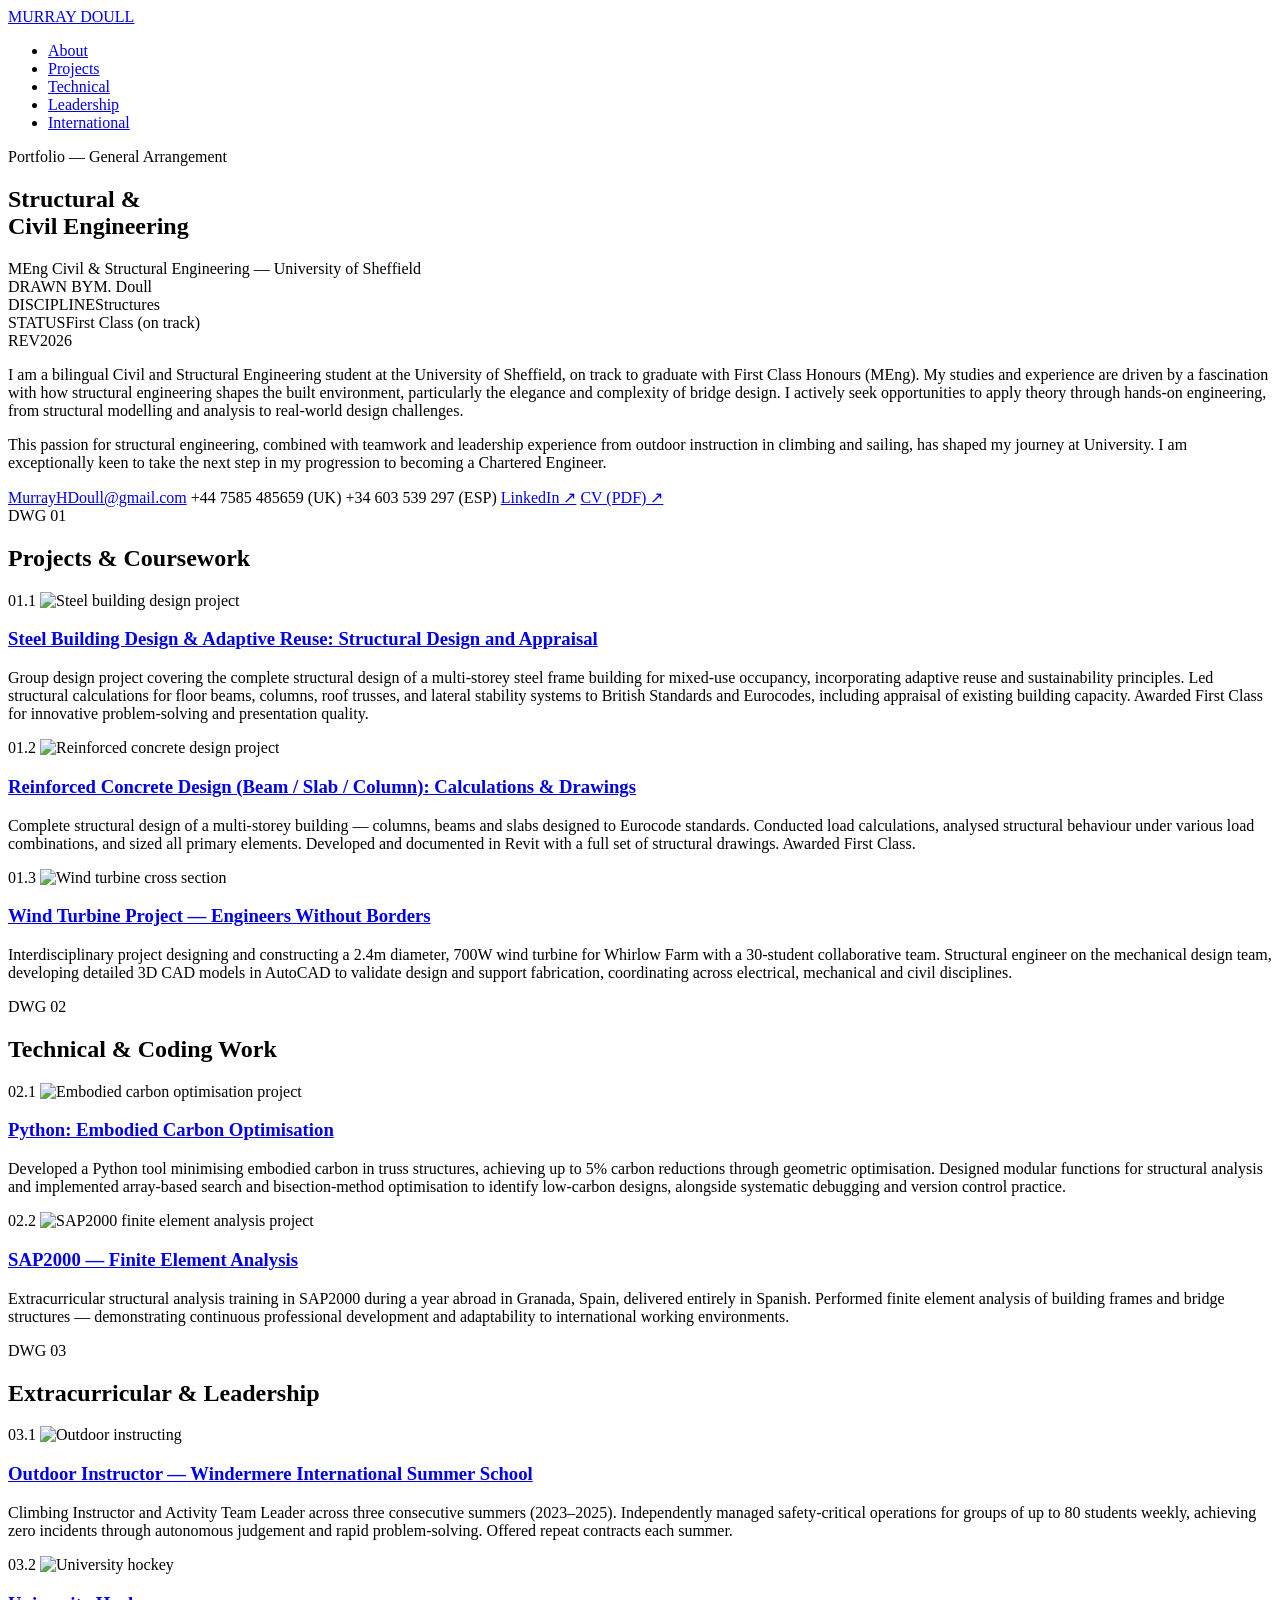
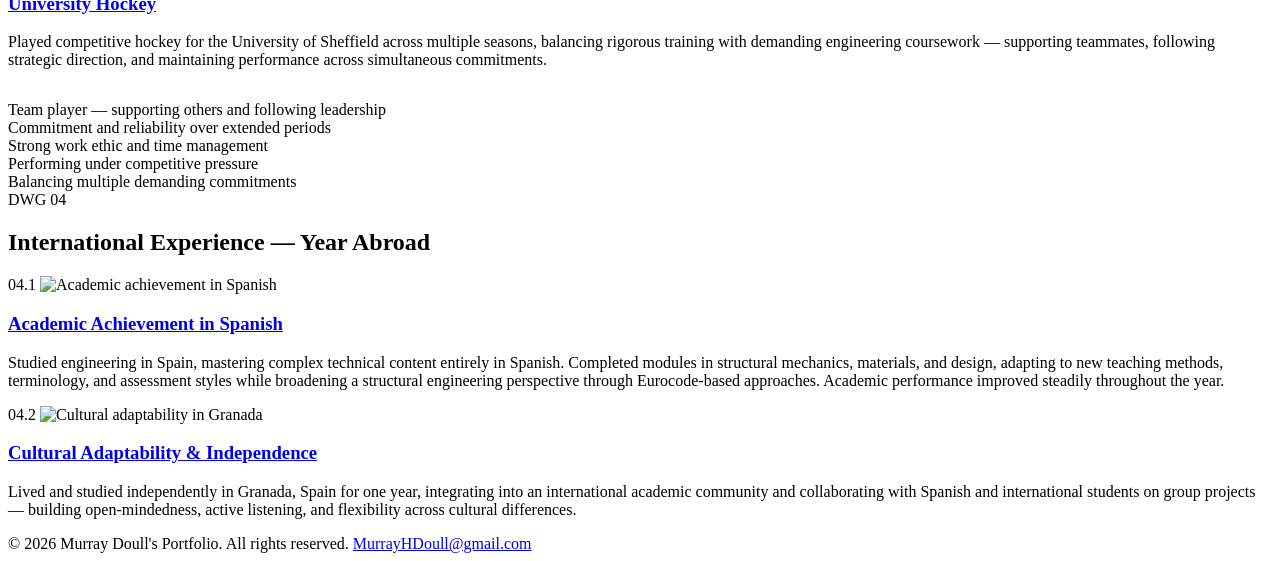
==== commit 756bf68c: "teehee" ====
--- a/index.html
+++ b/index.html
@@ -3,163 +3,16 @@
 <head>
 <meta charset="UTF-8">
 <meta name="viewport" content="width=device-width, initial-scale=1.0">
-<title>Murray Doull — Portfolio</title>
+<title>Murray Doull test — Portfolio</title>
 <link rel="preconnect" href="https://fonts.googleapis.com">
 <link href="https://fonts.googleapis.com/css2?family=Space+Grotesk:wght@400;500;600;700&family=IBM+Plex+Sans:wght@400;500;600&family=IBM+Plex+Mono:wght@400;500&display=swap" rel="stylesheet">
-<style>
-  :root{
-    --navy: #0B2545;
-    --steel: #134074;
-    --paper: #F5F7FA;
-    --line: #C7D3E0;
-    --graphite: #45516B;
-    --accent: #E8630A;
-    --ink: #101826;
-  }
-  *{box-sizing:border-box; margin:0; padding:0;}
-  html{scroll-behavior:smooth;}
-  body{
-    background:
-      linear-gradient(var(--line) 1px, transparent 1px) 0 0/40px 40px,
-      linear-gradient(90deg, var(--line) 1px, transparent 1px) 0 0/40px 40px,
-      var(--paper);
-    background-attachment: fixed;
-    color: var(--ink);
-    font-family: 'IBM Plex Sans', sans-serif;
-    line-height: 1.6;
-  }
-  .mono{font-family:'IBM Plex Mono', monospace;}
-  a{color:inherit;}
-
-  /* ---- Title block header ---- */
-  header{
-    border-bottom: 2px solid var(--navy);
-    background: rgba(245,247,250,0.9);
-    backdrop-filter: blur(4px);
-    position: sticky; top:0; z-index: 50;
-  }
-  .header-inner{
-    max-width: 1100px; margin:0 auto; padding: 18px 28px;
-    display:flex; justify-content: space-between; align-items:center; flex-wrap: wrap; gap:12px;
-  }
-  .header-inner .name{
-    font-family:'Space Grotesk', sans-serif; font-weight:700; font-size:1.15rem; letter-spacing:0.02em;
-  }
-  nav ul{list-style:none; display:flex; gap:22px; flex-wrap:wrap;}
-  nav a{
-    text-decoration:none; font-family:'IBM Plex Mono', monospace; font-size:0.78rem;
-    text-transform:uppercase; letter-spacing:0.08em; color:var(--graphite);
-    border-bottom: 1px solid transparent; padding-bottom:2px;
-  }
-  nav a:hover{ color: var(--accent); border-color: var(--accent);}
-
-  /* ---- Hero ---- */
-  .hero{
-    max-width:1100px; margin: 0 auto; padding: 72px 28px 56px;
-    display:grid; grid-template-columns: 1fr auto; gap: 40px; align-items: end;
-    border-bottom: 1px solid var(--line);
-  }
-  .sheet-label{
-    font-family:'IBM Plex Mono', monospace; font-size:0.75rem; color: var(--accent);
-    letter-spacing:0.12em; text-transform:uppercase; margin-bottom:14px; display:block;
-  }
-  h1{
-    font-family:'Space Grotesk', sans-serif; font-weight:700;
-    font-size: clamp(2.2rem, 5vw, 3.6rem); line-height:1.05; color: var(--navy);
-  }
-  .role-line{
-    font-family:'IBM Plex Mono', monospace; color: var(--graphite); margin-top:14px; font-size:0.95rem;
-  }
-  .titleblock{
-    border: 1.5px solid var(--navy); font-family:'IBM Plex Mono', monospace; font-size:0.72rem;
-    min-width: 220px;
-  }
-  .titleblock div{ padding:7px 10px; border-bottom:1px solid var(--line); display:flex; justify-content:space-between; gap:10px;}
-  .titleblock div:last-child{border-bottom:none;}
-  .titleblock span:first-child{color:var(--graphite);}
-  .titleblock span:last-child{color:var(--ink); font-weight:500; text-align:right;}
-
-  /* ---- About ---- */
-  .about{ max-width:1100px; margin: 0 auto; padding: 48px 28px; border-bottom:1px solid var(--line);}
-  .about p{ max-width: 760px; color: var(--ink); font-size:1.02rem;}
-  .about p + p{margin-top:14px;}
-  .contact-row{
-    margin-top:26px; display:flex; gap: 26px; flex-wrap:wrap;
-    font-family:'IBM Plex Mono', monospace; font-size:0.85rem; color: var(--steel);
-  }
-  .contact-row a{ text-decoration:none; border-bottom:1px solid var(--line); padding-bottom:2px;}
-  .contact-row a:hover{ border-color: var(--accent); color:var(--accent);}
-
-  /* ---- Sections ---- */
-  section.block{ max-width:1100px; margin:0 auto; padding: 56px 28px; border-bottom:1px solid var(--line);}
-  section.block:last-of-type{border-bottom:none;}
-  .section-head{
-    display:flex; align-items:baseline; gap:14px; margin-bottom: 34px;
-  }
-  .section-head .num{
-    font-family:'IBM Plex Mono', monospace; color: var(--accent); font-size:0.95rem; font-weight:500;
-  }
-  .section-head h2{
-    font-family:'Space Grotesk', sans-serif; font-size:1.5rem; color: var(--navy); font-weight:600;
-    text-transform:uppercase; letter-spacing:0.03em;
-  }
-  .section-head::after{
-    content:''; flex:1; height:1px; background: var(--line); align-self:center;
-  }
-
-  .sheet-grid{ display:grid; grid-template-columns: 1fr; gap: 26px;}
-  .sheet{
-    border: 1px solid var(--line); background: rgba(255,255,255,0.55);
-    display:grid; grid-template-columns: 220px 1fr; gap:0;
-  }
-  .sheet:hover{ border-color: var(--steel); }
-  .sheet .thumb{
-    background: var(--navy); position:relative; overflow:hidden; min-height:160px;
-    display:flex; align-items:center; justify-content:center;
-  }
-  .sheet .thumb img{ width:100%; height:100%; object-fit:cover; display:block; opacity:0.92;}
-  .sheet .thumb .tag{
-    position:absolute; top:8px; left:8px; background: var(--navy); color:#fff;
-    font-family:'IBM Plex Mono', monospace; font-size:0.65rem; padding:3px 7px; letter-spacing:0.05em;
-  }
-  .sheet .body{ padding: 20px 24px; }
-  .sheet h3{
-    font-family:'Space Grotesk', sans-serif; font-size:1.08rem; color: var(--navy); margin-bottom:8px; font-weight:600;
-  }
-  .sheet h3 a{text-decoration:none;}
-  .sheet h3 a:hover{color:var(--accent);}
-  .sheet p{ font-size:0.92rem; color: var(--graphite); max-width: 68ch;}
-
-  @media (max-width: 640px){
-    .sheet{ grid-template-columns: 1fr; }
-    .sheet .thumb{ min-height:130px; }
-  }
-
-  /* ---- Skills ---- */
-  .skills-grid{ display:grid; grid-template-columns: repeat(auto-fit, minmax(220px,1fr)); gap:14px;}
-  .skill-chip{
-    border:1px solid var(--line); padding:14px 16px; font-family:'IBM Plex Mono', monospace; font-size:0.8rem;
-    color: var(--steel); background: rgba(255,255,255,0.5);
-  }
-  .skill-chip::before{ content:'▸ '; color: var(--accent);}
-
-  footer{
-    max-width:1100px; margin:0 auto; padding: 34px 28px 60px;
-    font-family:'IBM Plex Mono', monospace; font-size:0.75rem; color: var(--graphite);
-    display:flex; justify-content:space-between; flex-wrap:wrap; gap:10px;
-  }
-  footer a{ text-decoration:none; border-bottom:1px solid var(--line);}
-  footer a:hover{ color:var(--accent); border-color:var(--accent);}
-
-  ::selection{ background: var(--accent); color:#fff; }
-  :focus-visible{ outline: 2px solid var(--accent); outline-offset:2px; }
-</style>
+<link rel="stylesheet" href="styles.css">
 </head>
 <body>
 
 <header>
   <div class="header-inner">
-    <div class="name">MURRAY DOULL</div>
+    <div class="name"><a href="index.html">MURRAY DOULL</a></div>
     <nav>
       <ul>
         <li><a href="#about">About</a></li>
@@ -207,7 +60,7 @@
         <img src="https://static.wixstatic.com/media/b70db8_766b09b585614319b08e9bda8e473cd0~mv2.png" alt="Steel building design project">
       </div>
       <div class="body">
-        <h3><a href="https://mdoull1.wixsite.com/my-site/copy-of-coulmn-slab-design" target="_blank" rel="noopener">Steel Building Design &amp; Adaptive Reuse: Structural Design and Appraisal</a></h3>
+        <h3><a href="projects/steel-building-design.html">Steel Building Design &amp; Adaptive Reuse: Structural Design and Appraisal</a></h3>
         <p>Group design project covering the complete structural design of a multi-storey steel frame building for mixed-use occupancy, incorporating adaptive reuse and sustainability principles. Led structural calculations for floor beams, columns, roof trusses, and lateral stability systems to British Standards and Eurocodes, including appraisal of existing building capacity. Awarded First Class for innovative problem-solving and presentation quality.</p>
       </div>
     </div>
@@ -217,7 +70,7 @@
         <img src="https://static.wixstatic.com/media/b70db8_efd68e055fae44eb88a8f79eb8510e0d~mv2.png/v1/crop/x_308,y_21,w_1136,h_1329/fill/w_400,h_400" alt="Reinforced concrete design project">
       </div>
       <div class="body">
-        <h3><a href="https://mdoull1.wixsite.com/my-site/copy-of-python-optimization" target="_blank" rel="noopener">Reinforced Concrete Design (Beam / Slab / Column): Calculations &amp; Drawings</a></h3>
+        <h3><a href="projects/rc-design.html">Reinforced Concrete Design (Beam / Slab / Column): Calculations &amp; Drawings</a></h3>
         <p>Complete structural design of a multi-storey building — columns, beams and slabs designed to Eurocode standards. Conducted load calculations, analysed structural behaviour under various load combinations, and sized all primary elements. Developed and documented in Revit with a full set of structural drawings. Awarded First Class.</p>
       </div>
     </div>
@@ -227,7 +80,7 @@
         <img src="https://static.wixstatic.com/media/b70db8_43322df308e04265b94a27f5edde9d21~mv2.png" alt="Wind turbine cross section">
       </div>
       <div class="body">
-        <h3><a href="https://mdoull1.wixsite.com/my-site/copy-of-building-reuse" target="_blank" rel="noopener">Wind Turbine Project — Engineers Without Borders</a></h3>
+        <h3><a href="projects/wind-turbine.html">Wind Turbine Project — Engineers Without Borders</a></h3>
         <p>Interdisciplinary project designing and constructing a 2.4m diameter, 700W wind turbine for Whirlow Farm with a 30-student collaborative team. Structural engineer on the mechanical design team, developing detailed 3D CAD models in AutoCAD to validate design and support fabrication, coordinating across electrical, mechanical and civil disciplines.</p>
       </div>
     </div>
@@ -244,7 +97,7 @@
         <img src="https://static.wixstatic.com/media/b70db8_45806fe03ee84025aaf03417d6e43bdf~mv2.png" alt="Embodied carbon optimisation project">
       </div>
       <div class="body">
-        <h3><a href="https://mdoull1.wixsite.com/my-site/projects-6" target="_blank" rel="noopener">Python: Embodied Carbon Optimisation</a></h3>
+        <h3><a href="projects/carbon-optimisation.html">Python: Embodied Carbon Optimisation</a></h3>
         <p>Developed a Python tool minimising embodied carbon in truss structures, achieving up to 5% carbon reductions through geometric optimisation. Designed modular functions for structural analysis and implemented array-based search and bisection-method optimisation to identify low-carbon designs, alongside systematic debugging and version control practice.</p>
       </div>
     </div>
@@ -254,7 +107,7 @@
         <img src="https://static.wixstatic.com/media/b70db8_a6f6ef57a6b14313a3ff8e0e33d62756~mv2.png" alt="SAP2000 finite element analysis project">
       </div>
       <div class="body">
-        <h3><a href="https://mdoull1.wixsite.com/my-site/copy-of-python-optimization-1" target="_blank" rel="noopener">SAP2000 — Finite Element Analysis</a></h3>
+        <h3><a href="projects/sap2000.html">SAP2000 — Finite Element Analysis</a></h3>
         <p>Extracurricular structural analysis training in SAP2000 during a year abroad in Granada, Spain, delivered entirely in Spanish. Performed finite element analysis of building frames and bridge structures — demonstrating continuous professional development and adaptability to international working environments.</p>
       </div>
     </div>
@@ -271,7 +124,7 @@
         <img src="https://static.wixstatic.com/media/b70db8_7f48a2e2b1944deaa724b77f72791cfe~mv2.jpg" alt="Outdoor instructing">
       </div>
       <div class="body">
-        <h3><a href="https://mdoull1.wixsite.com/my-site/copy-of-ewb-sheff" target="_blank" rel="noopener">Outdoor Instructor — Windermere International Summer School</a></h3>
+        <h3><a href="projects/outdoor-instructor.html">Outdoor Instructor — Windermere International Summer School</a></h3>
         <p>Climbing Instructor and Activity Team Leader across three consecutive summers (2023–2025). Independently managed safety-critical operations for groups of up to 80 students weekly, achieving zero incidents through autonomous judgement and rapid problem-solving. Offered repeat contracts each summer.</p>
       </div>
     </div>
@@ -281,7 +134,7 @@
         <img src="https://static.wixstatic.com/media/b70db8_db5229a6730a4304844f29342f6c0e74~mv2.png" alt="University hockey">
       </div>
       <div class="body">
-        <h3><a href="https://mdoull1.wixsite.com/my-site/copy-of-wiss" target="_blank" rel="noopener">University Hockey</a></h3>
+        <h3><a href="projects/university-hockey.html">University Hockey</a></h3>
         <p>Played competitive hockey for the University of Sheffield across multiple seasons, balancing rigorous training with demanding engineering coursework — supporting teammates, following strategic direction, and maintaining performance across simultaneous commitments.</p>
       </div>
     </div>
@@ -306,7 +159,7 @@
         <img src="https://static.wixstatic.com/media/b70db8_db4acec6366b462b9423610d37d9e0e0~mv2.png" alt="Academic achievement in Spanish">
       </div>
       <div class="body">
-        <h3><a href="https://mdoull1.wixsite.com/my-site/copy-of-hockey" target="_blank" rel="noopener">Academic Achievement in Spanish</a></h3>
+        <h3><a href="projects/academic-spanish.html">Academic Achievement in Spanish</a></h3>
         <p>Studied engineering in Spain, mastering complex technical content entirely in Spanish. Completed modules in structural mechanics, materials, and design, adapting to new teaching methods, terminology, and assessment styles while broadening a structural engineering perspective through Eurocode-based approaches. Academic performance improved steadily throughout the year.</p>
       </div>
     </div>
@@ -316,7 +169,7 @@
         <img src="https://static.wixstatic.com/media/b70db8_869240e35f124c669a3631f0a430ed03~mv2.png" alt="Cultural adaptability in Granada">
       </div>
       <div class="body">
-        <h3><a href="https://mdoull1.wixsite.com/my-site/copy-of-academic-spanish" target="_blank" rel="noopener">Cultural Adaptability &amp; Independence</a></h3>
+        <h3><a href="projects/cultural-adaptability.html">Cultural Adaptability &amp; Independence</a></h3>
         <p>Lived and studied independently in Granada, Spain for one year, integrating into an international academic community and collaborating with Spanish and international students on group projects — building open-mindedness, active listening, and flexibility across cultural differences.</p>
       </div>
     </div>
